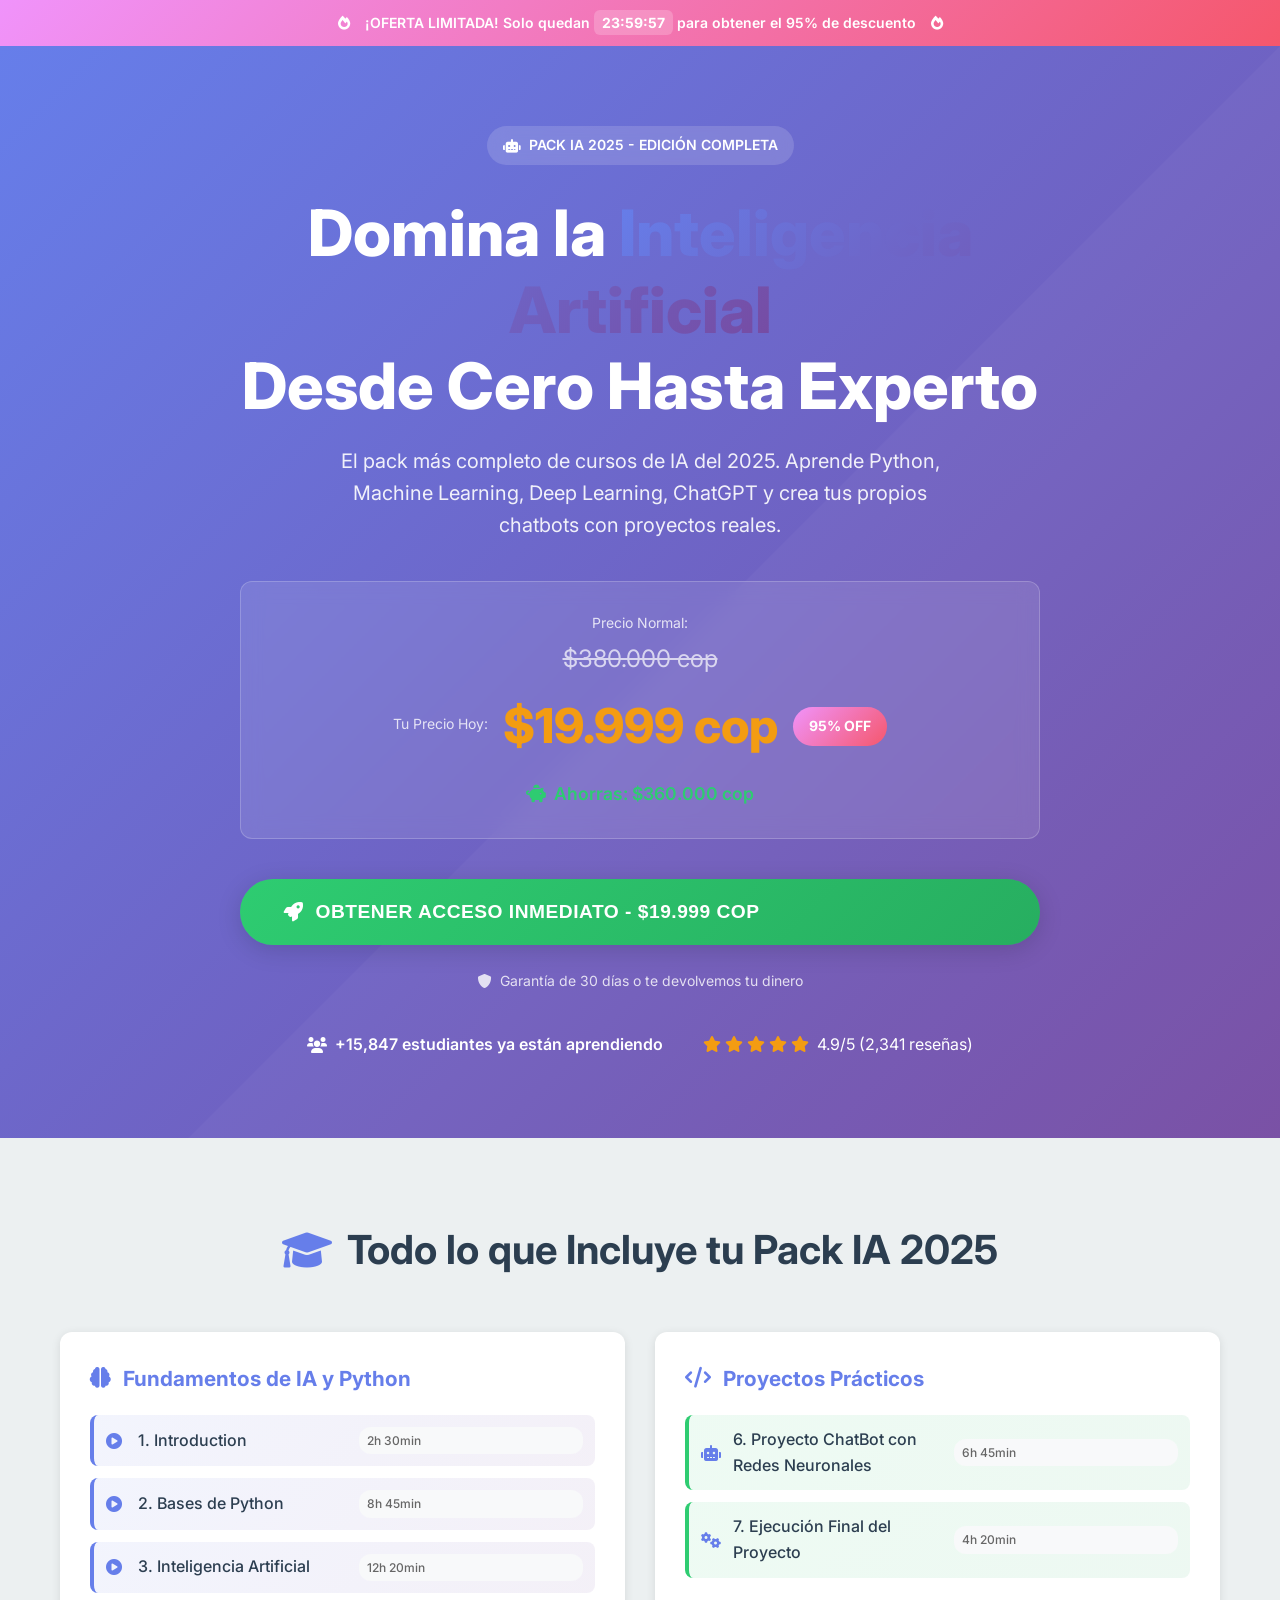
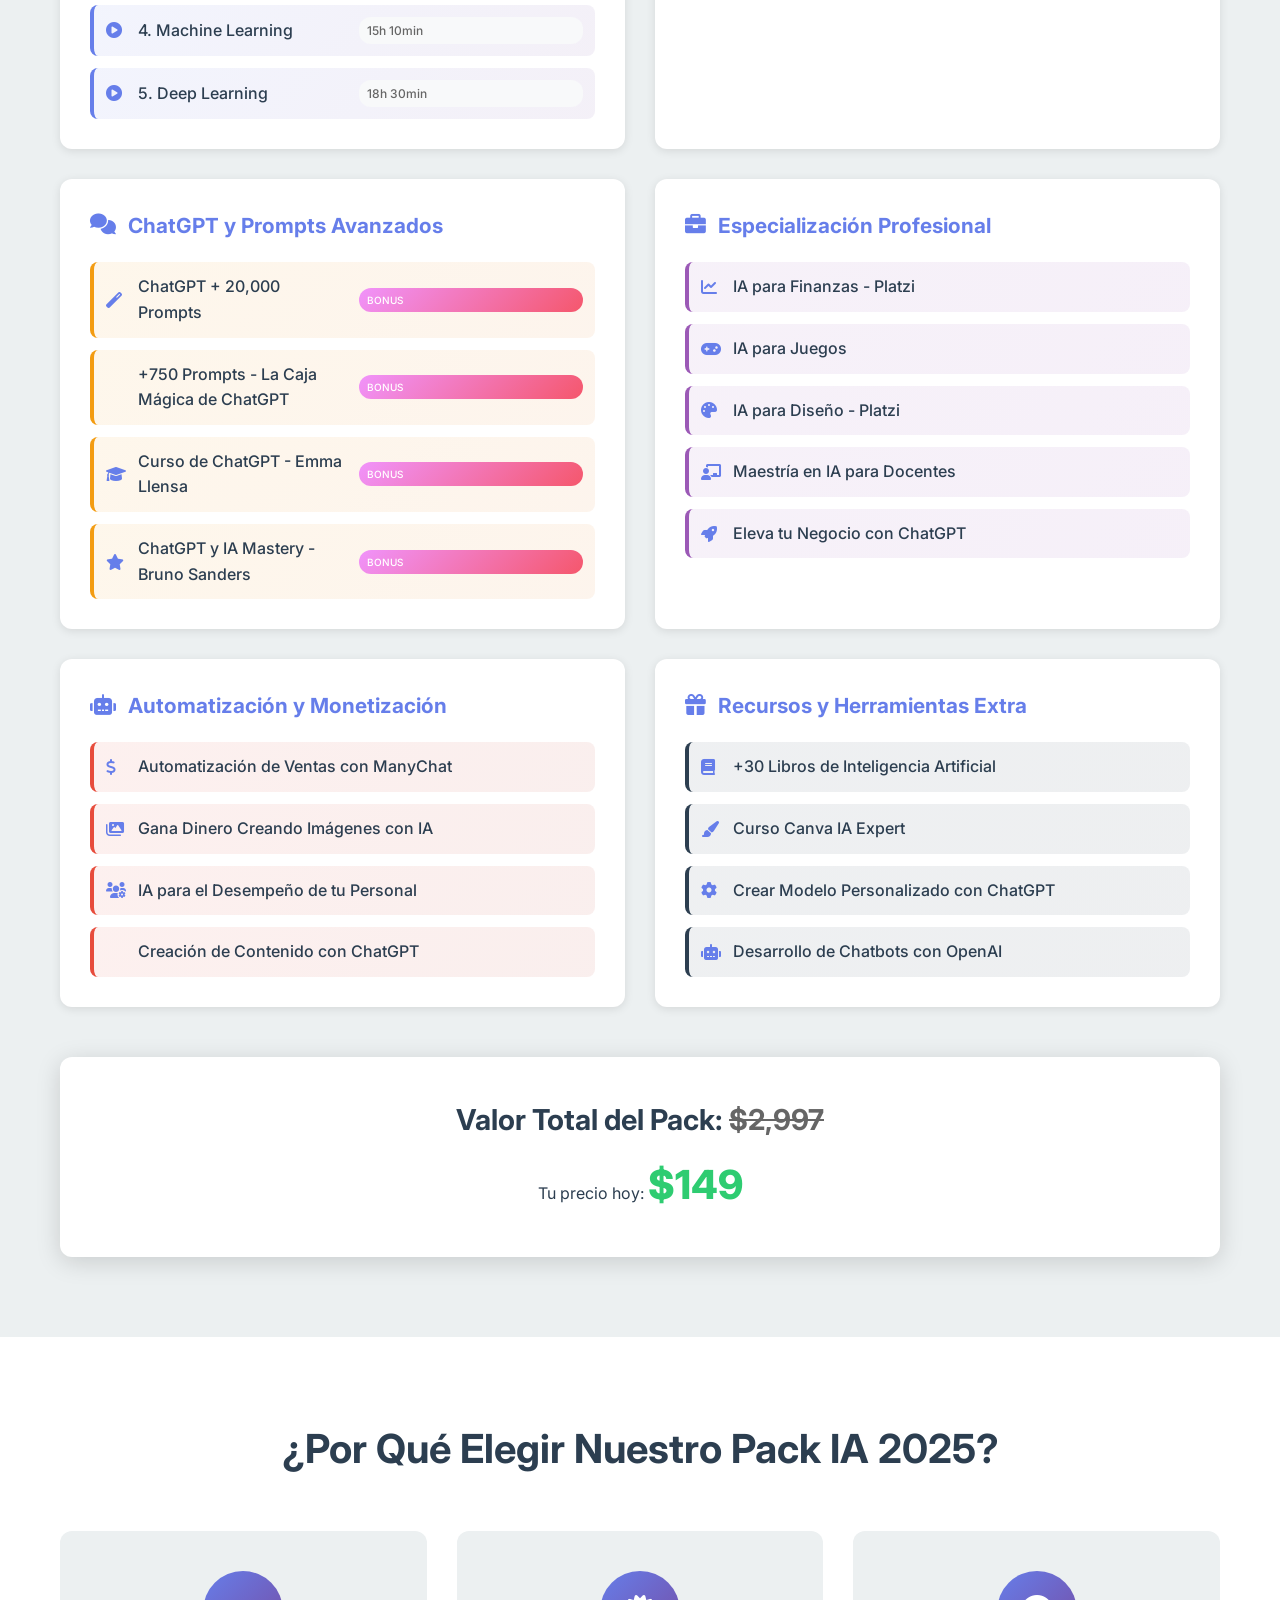
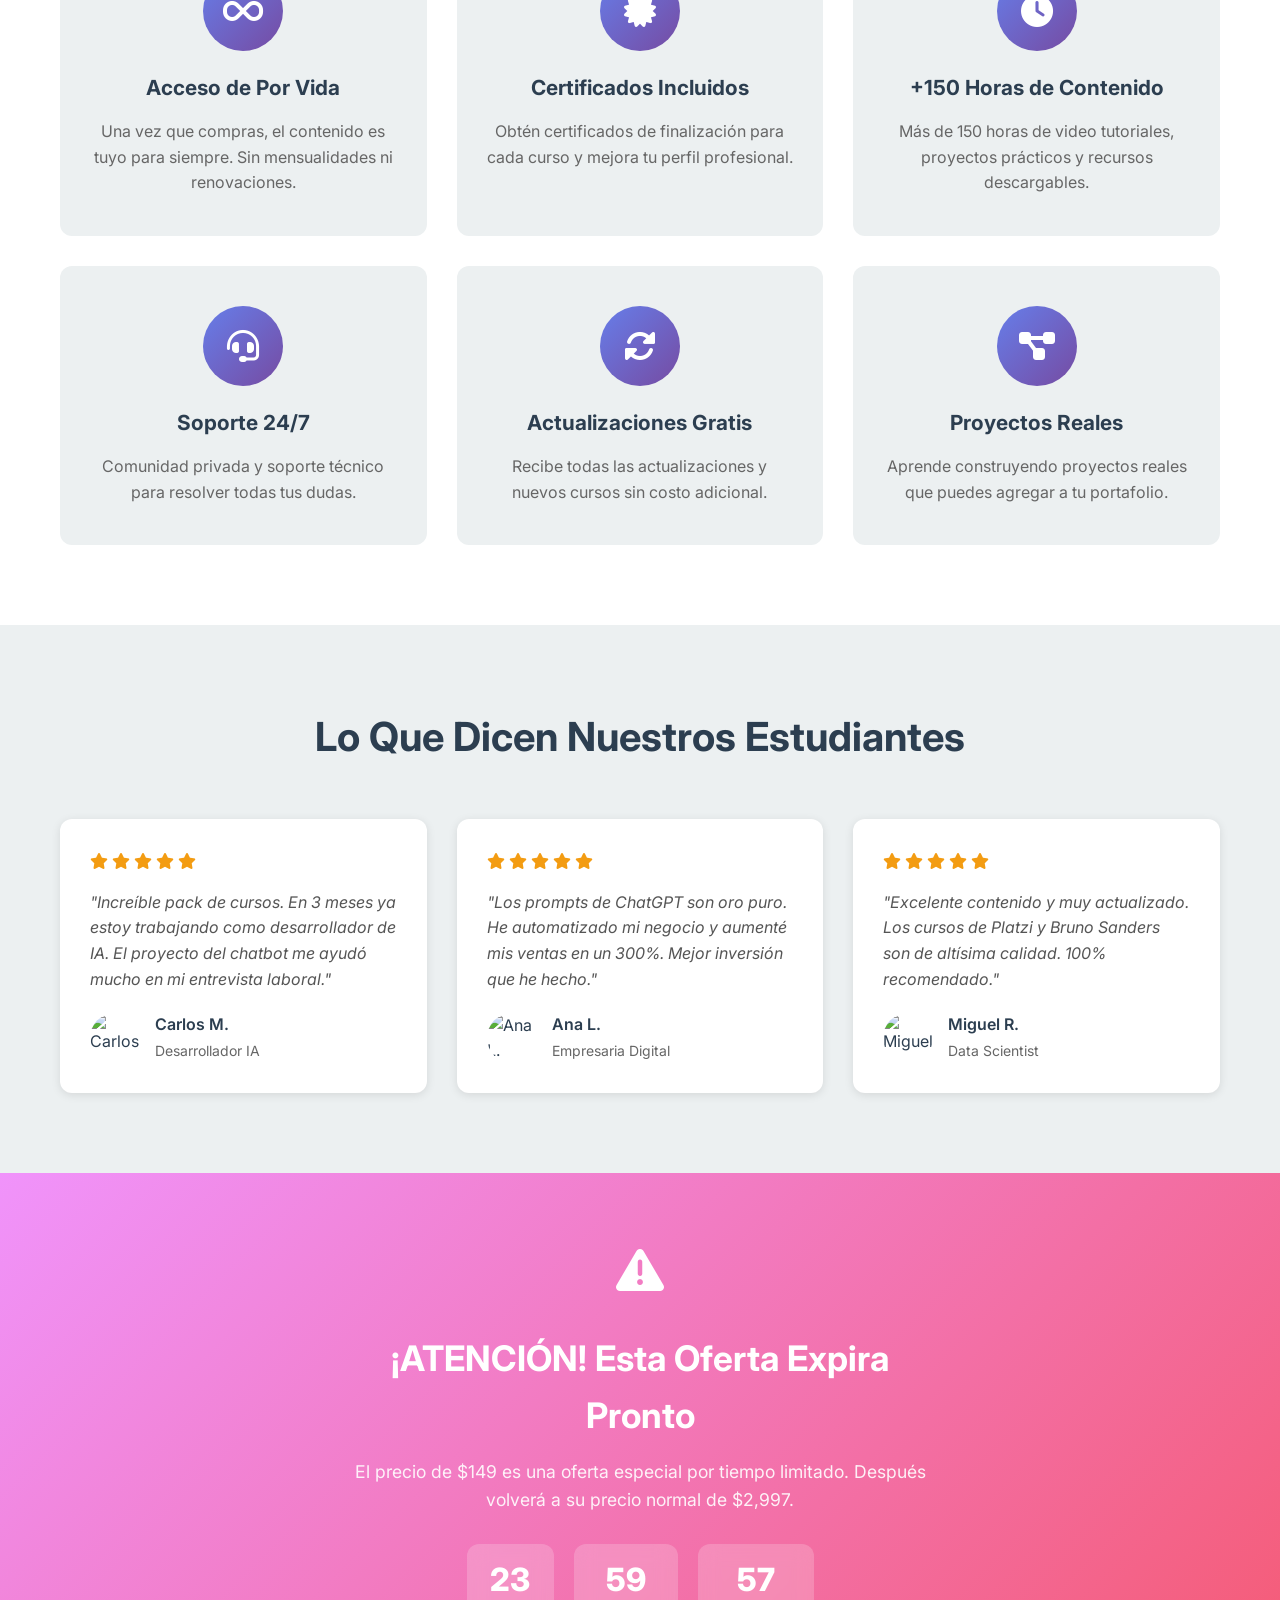
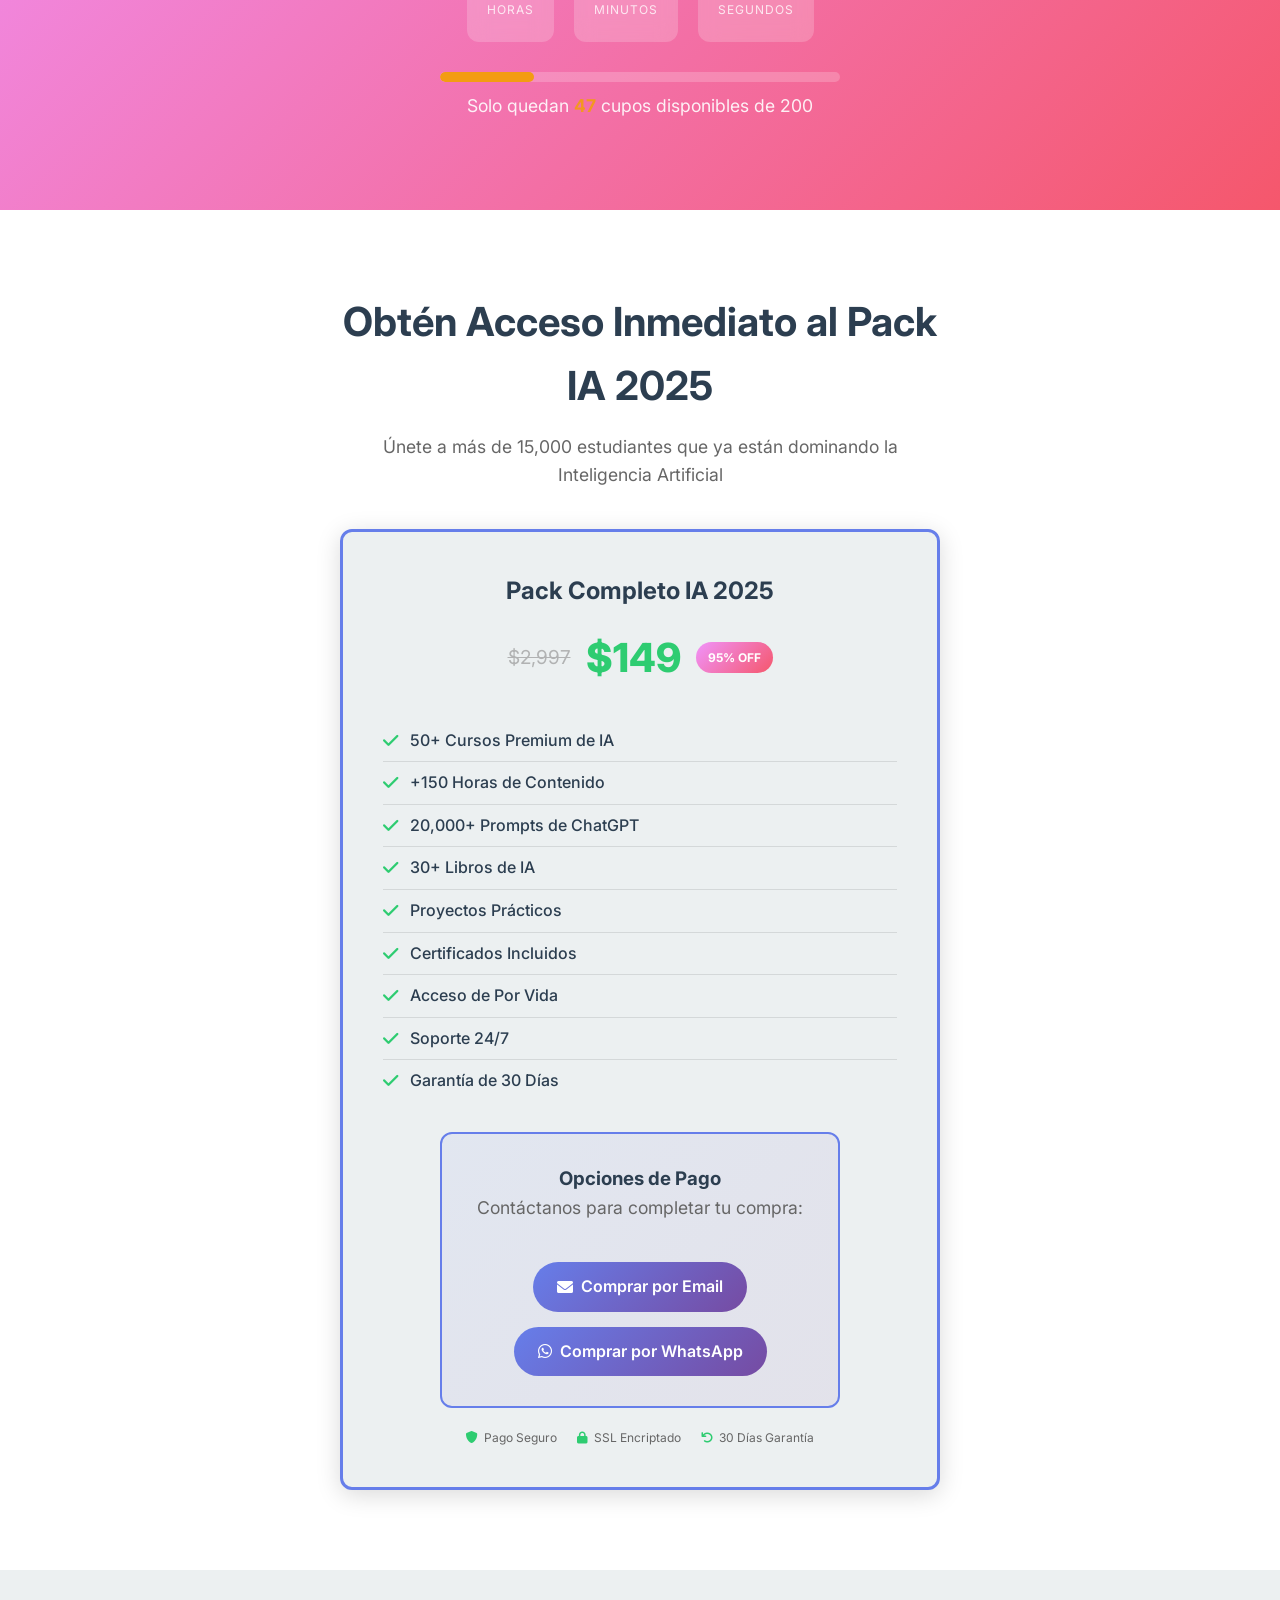
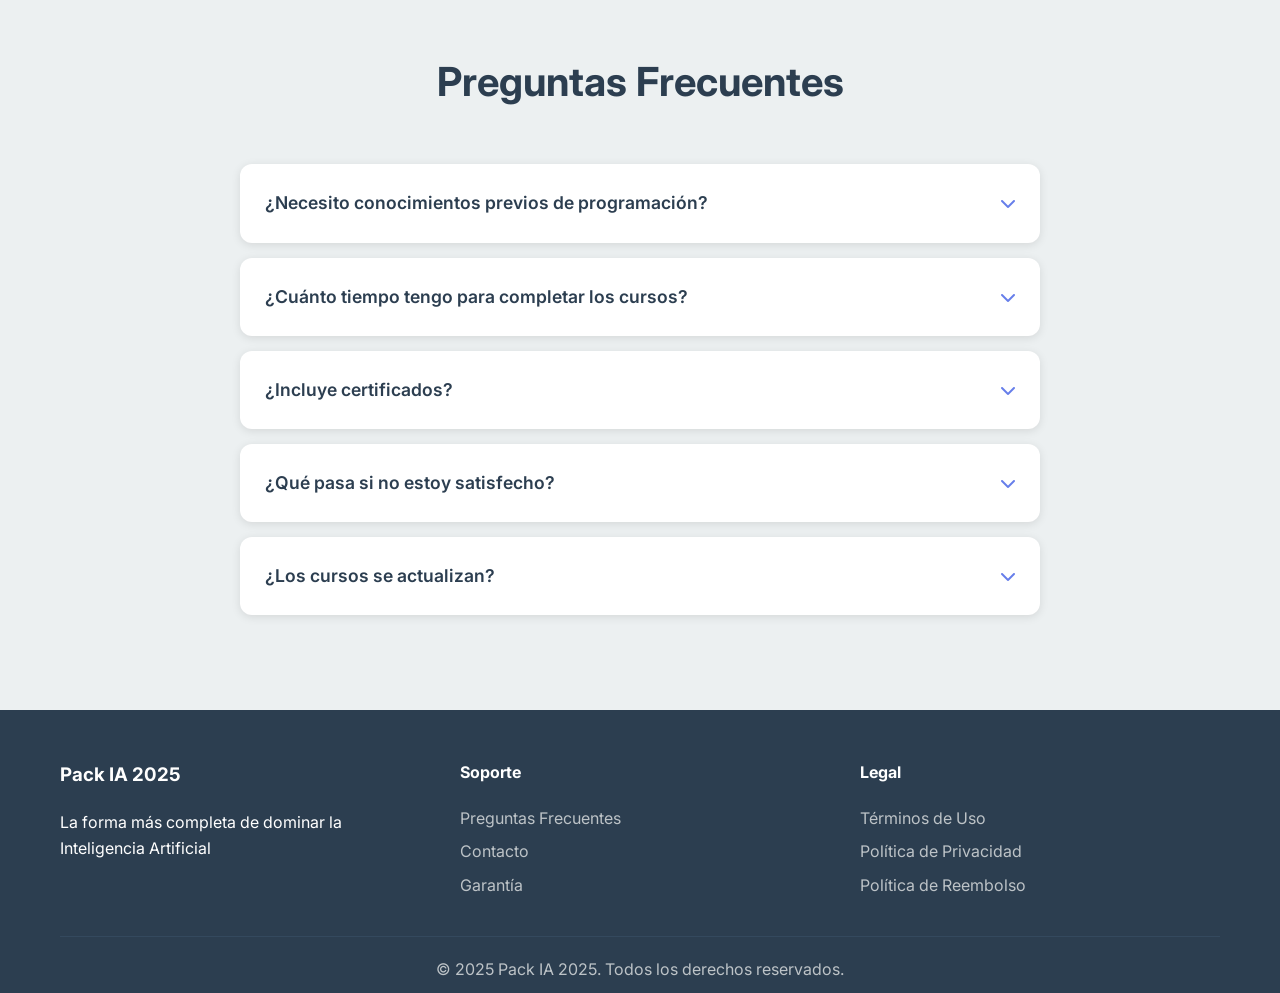
==== index.html @ 1538f916 "mi primer commit" ====
<!DOCTYPE html>
<html lang="es">
<head>
    <meta charset="UTF-8">
    <meta name="viewport" content="width=device-width, initial-scale=1.0">
    <title>Pack IA 2025 - Domina la Inteligencia Artificial | 95% OFF</title>
    <meta name="description" content="Aprende Inteligencia Artificial desde cero hasta experto. +50 cursos premium, ChatGPT, Machine Learning, Python y más. Solo $149 por tiempo limitado.">
    <link rel="stylesheet" href="https://cdnjs.cloudflare.com/ajax/libs/font-awesome/6.0.0/css/all.min.css">
    <link href="https://fonts.googleapis.com/css2?family=Inter:wght@300;400;500;600;700;800&display=swap" rel="stylesheet">
    <link rel="stylesheet" href="style.css">
</head>
<body>
    <!-- Header con Urgencia -->
    <header class="urgent-header">
        <div class="container">
            <div class="urgent-banner">
                <i class="fas fa-fire"></i>
                <span>¡OFERTA LIMITADA! Solo quedan <span id="countdown">23:59:45</span> para obtener el 95% de descuento</span>
                <i class="fas fa-fire"></i>
            </div>
        </div>
    </header>

    <!-- Hero Section -->
    <section class="hero">
        <div class="container">
            <div class="hero-content">
                <div class="hero-badge">
                    <i class="fas fa-robot"></i>
                    <span>PACK IA 2025 - EDICIÓN COMPLETA</span>
                </div>
                
                <h1 class="hero-title">
                    Domina la <span class="gradient-text">Inteligencia Artificial</span><br>
                    Desde Cero Hasta Experto
                </h1>
                
                <p class="hero-subtitle">
                    El pack más completo de cursos de IA del 2025. Aprende Python, Machine Learning, Deep Learning, ChatGPT y crea tus propios chatbots con proyectos reales.
                </p>

                <div class="price-container">
                    <div class="original-price">
                        <span class="price-label">Precio Normal:</span>
                        <span class="old-price">$380.000 cop</span>
                    </div>
                    <div class="current-price">
                        <span class="price-label">Tu Precio Hoy:</span>
                        <span class="new-price">$19.999 cop</span>
                        <span class="discount-badge">95% OFF</span>
                    </div>
                    <div class="savings">
                        <i class="fas fa-piggy-bank"></i>
                        <span>Ahorras: $360.000 cop</span>
                    </div>
                </div>

                <div class="cta-container">
                    <button onclick="scrollToPurchase()" class="cta-button primary large pulse">
                        <i class="fas fa-rocket"></i>
                        OBTENER ACCESO INMEDIATO - $19.999 cop
                    </button>
                    <p class="guarantee">
                        <i class="fas fa-shield-alt"></i>
                        Garantía de 30 días o te devolvemos tu dinero
                    </p>
                </div>

                <div class="social-proof">
                    <div class="students-count">
                        <i class="fas fa-users"></i>
                        <span>+15,847 estudiantes ya están aprendiendo</span>
                    </div>
                    <div class="rating">
                        <div class="stars">
                            <i class="fas fa-star"></i>
                            <i class="fas fa-star"></i>
                            <i class="fas fa-star"></i>
                            <i class="fas fa-star"></i>
                            <i class="fas fa-star"></i>
                        </div>
                        <span>4.9/5 (2,341 reseñas)</span>
                    </div>
                </div>
            </div>
        </div>
    </section>

    <!-- Cursos Incluidos -->
    <section class="courses-section">
        <div class="container">
            <h2 class="section-title">
                <i class="fas fa-graduation-cap"></i>
                Todo lo que Incluye tu Pack IA 2025
            </h2>
            
            <div class="courses-grid">
                <!-- Cursos Principales -->
                <div class="course-category">
                    <h3 class="category-title">
                        <i class="fas fa-brain"></i>
                        Fundamentos de IA y Python
                    </h3>
                    <div class="course-list">
                        <div class="course-item featured">
                            <i class="fas fa-play-circle"></i>
                            <span>1. Introduction</span>
                            <span class="duration">2h 30min</span>
                        </div>
                        <div class="course-item featured">
                            <i class="fas fa-play-circle"></i>
                            <span>2. Bases de Python</span>
                            <span class="duration">8h 45min</span>
                        </div>
                        <div class="course-item featured">
                            <i class="fas fa-play-circle"></i>
                            <span>3. Inteligencia Artificial</span>
                            <span class="duration">12h 20min</span>
                        </div>
                        <div class="course-item featured">
                            <i class="fas fa-play-circle"></i>
                            <span>4. Machine Learning</span>
                            <span class="duration">15h 10min</span>
                        </div>
                        <div class="course-item featured">
                            <i class="fas fa-play-circle"></i>
                            <span>5. Deep Learning</span>
                            <span class="duration">18h 30min</span>
                        </div>
                    </div>
                </div>

                <!-- Proyectos Prácticos -->
                <div class="course-category">
                    <h3 class="category-title">
                        <i class="fas fa-code"></i>
                        Proyectos Prácticos
                    </h3>
                    <div class="course-list">
                        <div class="course-item project">
                            <i class="fas fa-robot"></i>
                            <span>6. Proyecto ChatBot con Redes Neuronales</span>
                            <span class="duration">6h 45min</span>
                        </div>
                        <div class="course-item project">
                            <i class="fas fa-cogs"></i>
                            <span>7. Ejecución Final del Proyecto</span>
                            <span class="duration">4h 20min</span>
                        </div>
                    </div>
                </div>

                <!-- ChatGPT y Prompts -->
                <div class="course-category">
                    <h3 class="category-title">
                        <i class="fas fa-comments"></i>
                        ChatGPT y Prompts Avanzados
                    </h3>
                    <div class="course-list">
                        <div class="course-item bonus">
                            <i class="fas fa-magic"></i>
                            <span>ChatGPT + 20,000 Prompts</span>
                            <span class="bonus-tag">BONUS</span>
                        </div>
                        <div class="course-item bonus">
                            <i class="fas fa-treasure-chest"></i>
                            <span>+750 Prompts - La Caja Mágica de ChatGPT</span>
                            <span class="bonus-tag">BONUS</span>
                        </div>
                        <div class="course-item bonus">
                            <i class="fas fa-graduation-cap"></i>
                            <span>Curso de ChatGPT - Emma Llensa</span>
                            <span class="bonus-tag">BONUS</span>
                        </div>
                        <div class="course-item bonus">
                            <i class="fas fa-star"></i>
                            <span>ChatGPT y IA Mastery - Bruno Sanders</span>
                            <span class="bonus-tag">BONUS</span>
                        </div>
                    </div>
                </div>

                <!-- Cursos Especializados -->
                <div class="course-category">
                    <h3 class="category-title">
                        <i class="fas fa-briefcase"></i>
                        Especialización Profesional
                    </h3>
                    <div class="course-list">
                        <div class="course-item specialized">
                            <i class="fas fa-chart-line"></i>
                            <span>IA para Finanzas - Platzi</span>
                        </div>
                        <div class="course-item specialized">
                            <i class="fas fa-gamepad"></i>
                            <span>IA para Juegos</span>
                        </div>
                        <div class="course-item specialized">
                            <i class="fas fa-palette"></i>
                            <span>IA para Diseño - Platzi</span>
                        </div>
                        <div class="course-item specialized">
                            <i class="fas fa-chalkboard-teacher"></i>
                            <span>Maestría en IA para Docentes</span>
                        </div>
                        <div class="course-item specialized">
                            <i class="fas fa-rocket"></i>
                            <span>Eleva tu Negocio con ChatGPT</span>
                        </div>
                    </div>
                </div>

                <!-- Automatización y Ventas -->
                <div class="course-category">
                    <h3 class="category-title">
                        <i class="fas fa-robot"></i>
                        Automatización y Monetización
                    </h3>
                    <div class="course-list">
                        <div class="course-item automation">
                            <i class="fas fa-dollar-sign"></i>
                            <span>Automatización de Ventas con ManyChat</span>
                        </div>
                        <div class="course-item automation">
                            <i class="fas fa-images"></i>
                            <span>Gana Dinero Creando Imágenes con IA</span>
                        </div>
                        <div class="course-item automation">
                            <i class="fas fa-users-cog"></i>
                            <span>IA para el Desempeño de tu Personal</span>
                        </div>
                        <div class="course-item automation">
                            <i class="fas fa-content"></i>
                            <span>Creación de Contenido con ChatGPT</span>
                        </div>
                    </div>
                </div>

                <!-- Recursos Extra -->
                <div class="course-category">
                    <h3 class="category-title">
                        <i class="fas fa-gift"></i>
                        Recursos y Herramientas Extra
                    </h3>
                    <div class="course-list">
                        <div class="course-item extra">
                            <i class="fas fa-book"></i>
                            <span>+30 Libros de Inteligencia Artificial</span>
                        </div>
                        <div class="course-item extra">
                            <i class="fas fa-paint-brush"></i>
                            <span>Curso Canva IA Expert</span>
                        </div>
                        <div class="course-item extra">
                            <i class="fas fa-cog"></i>
                            <span>Crear Modelo Personalizado con ChatGPT</span>
                        </div>
                        <div class="course-item extra">
                            <i class="fas fa-robot"></i>
                            <span>Desarrollo de Chatbots con OpenAI</span>
                        </div>
                    </div>
                </div>
            </div>

            <div class="total-value">
                <h3>Valor Total del Pack: <span class="total-price">$2,997</span></h3>
                <p>Tu precio hoy: <span class="discounted-price">$149</span></p>
            </div>
        </div>
    </section>

    <!-- Beneficios -->
    <section class="benefits-section">
        <div class="container">
            <h2 class="section-title">¿Por Qué Elegir Nuestro Pack IA 2025?</h2>
            
            <div class="benefits-grid">
                <div class="benefit-card">
                    <div class="benefit-icon">
                        <i class="fas fa-infinity"></i>
                    </div>
                    <h3>Acceso de Por Vida</h3>
                    <p>Una vez que compras, el contenido es tuyo para siempre. Sin mensualidades ni renovaciones.</p>
                </div>

                <div class="benefit-card">
                    <div class="benefit-icon">
                        <i class="fas fa-certificate"></i>
                    </div>
                    <h3>Certificados Incluidos</h3>
                    <p>Obtén certificados de finalización para cada curso y mejora tu perfil profesional.</p>
                </div>

                <div class="benefit-card">
                    <div class="benefit-icon">
                        <i class="fas fa-clock"></i>
                    </div>
                    <h3>+150 Horas de Contenido</h3>
                    <p>Más de 150 horas de video tutoriales, proyectos prácticos y recursos descargables.</p>
                </div>

                <div class="benefit-card">
                    <div class="benefit-icon">
                        <i class="fas fa-headset"></i>
                    </div>
                    <h3>Soporte 24/7</h3>
                    <p>Comunidad privada y soporte técnico para resolver todas tus dudas.</p>
                </div>

                <div class="benefit-card">
                    <div class="benefit-icon">
                        <i class="fas fa-sync-alt"></i>
                    </div>
                    <h3>Actualizaciones Gratis</h3>
                    <p>Recibe todas las actualizaciones y nuevos cursos sin costo adicional.</p>
                </div>

                <div class="benefit-card">
                    <div class="benefit-icon">
                        <i class="fas fa-project-diagram"></i>
                    </div>
                    <h3>Proyectos Reales</h3>
                    <p>Aprende construyendo proyectos reales que puedes agregar a tu portafolio.</p>
                </div>
            </div>
        </div>
    </section>

    <!-- Testimonios -->
    <section class="testimonials-section">
        <div class="container">
            <h2 class="section-title">Lo Que Dicen Nuestros Estudiantes</h2>
            
            <div class="testimonials-grid">
                <div class="testimonial-card">
                    <div class="testimonial-content">
                        <div class="stars">
                            <i class="fas fa-star"></i>
                            <i class="fas fa-star"></i>
                            <i class="fas fa-star"></i>
                            <i class="fas fa-star"></i>
                            <i class="fas fa-star"></i>
                        </div>
                        <p>"Increíble pack de cursos. En 3 meses ya estoy trabajando como desarrollador de IA. El proyecto del chatbot me ayudó mucho en mi entrevista laboral."</p>
                    </div>
                    <div class="testimonial-author">
                        <img src="https://images.unsplash.com/photo-1472099645785-5658abf4ff4e?w=60&h=60&fit=crop&crop=face" alt="Carlos M.">
                        <div class="author-info">
                            <h4>Carlos M.</h4>
                            <span>Desarrollador IA</span>
                        </div>
                    </div>
                </div>

                <div class="testimonial-card">
                    <div class="testimonial-content">
                        <div class="stars">
                            <i class="fas fa-star"></i>
                            <i class="fas fa-star"></i>
                            <i class="fas fa-star"></i>
                            <i class="fas fa-star"></i>
                            <i class="fas fa-star"></i>
                        </div>
                        <p>"Los prompts de ChatGPT son oro puro. He automatizado mi negocio y aumenté mis ventas en un 300%. Mejor inversión que he hecho."</p>
                    </div>
                    <div class="testimonial-author">
                        <img src="https://images.unsplash.com/photo-1494790108755-2616b612b786?w=60&h=60&fit=crop&crop=face" alt="Ana L.">
                        <div class="author-info">
                            <h4>Ana L.</h4>
                            <span>Empresaria Digital</span>
                        </div>
                    </div>
                </div>

                <div class="testimonial-card">
                    <div class="testimonial-content">
                        <div class="stars">
                            <i class="fas fa-star"></i>
                            <i class="fas fa-star"></i>
                            <i class="fas fa-star"></i>
                            <i class="fas fa-star"></i>
                            <i class="fas fa-star"></i>
                        </div>
                        <p>"Excelente contenido y muy actualizado. Los cursos de Platzi y Bruno Sanders son de altísima calidad. 100% recomendado."</p>
                    </div>
                    <div class="testimonial-author">
                        <img src="https://images.unsplash.com/photo-1507003211169-0a1dd7228f2d?w=60&h=60&fit=crop&crop=face" alt="Miguel R.">
                        <div class="author-info">
                            <h4>Miguel R.</h4>
                            <span>Data Scientist</span>
                        </div>
                    </div>
                </div>
            </div>
        </div>
    </section>

    <!-- Urgencia y Escasez -->
    <section class="urgency-section">
        <div class="container">
            <div class="urgency-content">
                <div class="urgency-icon">
                    <i class="fas fa-exclamation-triangle"></i>
                </div>
                <h2>¡ATENCIÓN! Esta Oferta Expira Pronto</h2>
                <p>El precio de $149 es una oferta especial por tiempo limitado. Después volverá a su precio normal de $2,997.</p>
                
                <div class="countdown-container">
                    <div class="countdown-item">
                        <span id="hours">23</span>
                        <label>Horas</label>
                    </div>
                    <div class="countdown-item">
                        <span id="minutes">59</span>
                        <label>Minutos</label>
                    </div>
                    <div class="countdown-item">
                        <span id="seconds">45</span>
                        <label>Segundos</label>
                    </div>
                </div>

                <div class="stock-indicator">
                    <div class="stock-bar">
                        <div class="stock-fill" style="width: 23%"></div>
                    </div>
                    <p>Solo quedan <span class="stock-number">47</span> cupos disponibles de 200</p>
                </div>
            </div>
        </div>
    </section>

    <!-- Sección de Compra -->
    <section id="purchase-section" class="purchase-section">
        <div class="container">
            <div class="purchase-content">
                <h2>Obtén Acceso Inmediato al Pack IA 2025</h2>
                <p>Únete a más de 15,000 estudiantes que ya están dominando la Inteligencia Artificial</p>

                <div class="purchase-box">
                    <div class="package-header">
                        <h3>Pack Completo IA 2025</h3>
                        <div class="package-price">
                            <span class="old-price">$2,997</span>
                            <span class="new-price">$149</span>
                            <span class="discount">95% OFF</span>
                        </div>
                    </div>

                    <div class="package-features">
                        <div class="feature">
                            <i class="fas fa-check"></i>
                            <span>50+ Cursos Premium de IA</span>
                        </div>
                        <div class="feature">
                            <i class="fas fa-check"></i>
                            <span>+150 Horas de Contenido</span>
                        </div>
                        <div class="feature">
                            <i class="fas fa-check"></i>
                            <span>20,000+ Prompts de ChatGPT</span>
                        </div>
                        <div class="feature">
                            <i class="fas fa-check"></i>
                            <span>30+ Libros de IA</span>
                        </div>
                        <div class="feature">
                            <i class="fas fa-check"></i>
                            <span>Proyectos Prácticos</span>
                        </div>
                        <div class="feature">
                            <i class="fas fa-check"></i>
                            <span>Certificados Incluidos</span>
                        </div>
                        <div class="feature">
                            <i class="fas fa-check"></i>
                            <span>Acceso de Por Vida</span>
                        </div>
                        <div class="feature">
                            <i class="fas fa-check"></i>
                            <span>Soporte 24/7</span>
                        </div>
                        <div class="feature">
                            <i class="fas fa-check"></i>
                            <span>Garantía de 30 Días</span>
                        </div>
                    </div>

                    <!-- Botón de PayPal -->
                    <div id="paypal-button-container"></div>

                    <div class="security-badges">
                        <div class="badge">
                            <i class="fas fa-shield-alt"></i>
                            <span>Pago Seguro</span>
                        </div>
                        <div class="badge">
                            <i class="fas fa-lock"></i>
                            <span>SSL Encriptado</span>
                        </div>
                        <div class="badge">
                            <i class="fas fa-undo"></i>
                            <span>30 Días Garantía</span>
                        </div>
                    </div>
                </div>
            </div>
        </div>
    </section>

    <!-- FAQ -->
    <section class="faq-section">
        <div class="container">
            <h2 class="section-title">Preguntas Frecuentes</h2>
            
            <div class="faq-container">
                <div class="faq-item">
                    <div class="faq-question" onclick="toggleFAQ(this)">
                        <h3>¿Necesito conocimientos previos de programación?</h3>
                        <i class="fas fa-chevron-down"></i>
                    </div>
                    <div class="faq-answer">
                        <p>No, el pack incluye cursos desde nivel básico. Comenzamos con "Introduction" y "Bases de Python" para que puedas aprender desde cero.</p>
                    </div>
                </div>

                <div class="faq-item">
                    <div class="faq-question" onclick="toggleFAQ(this)">
                        <h3>¿Cuánto tiempo tengo para completar los cursos?</h3>
                        <i class="fas fa-chevron-down"></i>
                    </div>
                    <div class="faq-answer">
                        <p>Tienes acceso de por vida. Puedes aprender a tu propio ritmo sin presión de tiempo.</p>
                    </div>
                </div>

                <div class="faq-item">
                    <div class="faq-question" onclick="toggleFAQ(this)">
                        <h3>¿Incluye certificados?</h3>
                        <i class="fas fa-chevron-down"></i>
                    </div>
                    <div class="faq-answer">
                        <p>Sí, recibes certificados de finalización para cada curso que completes, perfectos para tu CV.</p>
                    </div>
                </div>

                <div class="faq-item">
                    <div class="faq-question" onclick="toggleFAQ(this)">
                        <h3>¿Qué pasa si no estoy satisfecho?</h3>
                        <i class="fas fa-chevron-down"></i>
                    </div>
                    <div class="faq-answer">
                        <p>Ofrecemos una garantía de 30 días. Si no estás satisfecho, te devolvemos el 100% de tu dinero.</p>
                    </div>
                </div>

                <div class="faq-item">
                    <div class="faq-question" onclick="toggleFAQ(this)">
                        <h3>¿Los cursos se actualizan?</h3>
                        <i class="fas fa-chevron-down"></i>
                    </div>
                    <div class="faq-answer">
                        <p>Sí, constantemente actualizamos el contenido y agregas nuevos cursos sin costo adicional.</p>
                    </div>
                </div>
            </div>
        </div>
    </section>

    <!-- Footer -->
    <footer class="footer">
        <div class="container">
            <div class="footer-content">
                <div class="footer-section">
                    <h3>Pack IA 2025</h3>
                    <p>La forma más completa de dominar la Inteligencia Artificial</p>
                </div>
                
                <div class="footer-section">
                    <h4>Soporte</h4>
                    <ul>
                        <li><a href="#faq">Preguntas Frecuentes</a></li>
                        <li><a href="mailto:soporte@packia2025.com">Contacto</a></li>
                        <li><a href="#garantia">Garantía</a></li>
                    </ul>
                </div>
                
                <div class="footer-section">
                    <h4>Legal</h4>
                    <ul>
                        <li><a href="#terminos">Términos de Uso</a></li>
                        <li><a href="#privacidad">Política de Privacidad</a></li>
                        <li><a href="#reembolso">Política de Reembolso</a></li>
                    </ul>
                </div>
            </div>
            
            <div class="footer-bottom">
                <p>&copy; 2025 Pack IA 2025. Todos los derechos reservados.</p>
            </div>
        </div>
    </footer>

    <!-- Modal de Éxito -->
    <div id="success-modal" class="modal">
        <div class="modal-content">
            <div class="success-content">
                <i class="fas fa-check-circle"></i>
                <h2>¡Pago Exitoso!</h2>
                <p>Tu compra ha sido procesada correctamente.</p>
                <p>En unos segundos recibirás un email con el acceso a todos los cursos.</p>
                <div class="course-access">
                    <h3>Acceso Inmediato:</h3>
                    <a href="#" id="course-link" class="access-button" target="_blank">
                        <i class="fas fa-play-circle"></i>
                        ACCEDER A LOS CURSOS
                    </a>
                </div>
                <button onclick="closeModal()" class="close-modal-btn">Cerrar</button>
            </div>
        </div>
    </div>

    <script src="script.js"></script>
</body>
</html>
---- style.css ----
/* styles.css */

/* Reset y Variables */
* {
    margin: 0;
    padding: 0;
    box-sizing: border-box;
}

:root {
    --primary-color: #667eea;
    --secondary-color: #764ba2;
    --accent-color: #f093fb;
    --success-color: #2ecc71;
    --warning-color: #f39c12;
    --danger-color: #e74c3c;
    --dark-color: #2c3e50;
    --light-color: #ecf0f1;
    --white: #ffffff;
    --gradient-primary: linear-gradient(135deg, #667eea 0%, #764ba2 100%);
    --gradient-accent: linear-gradient(135deg, #f093fb 0%, #f5576c 100%);
    --gradient-success: linear-gradient(135deg, #2ecc71 0%, #27ae60 100%);
    --shadow-light: 0 2px 10px rgba(0,0,0,0.1);
    --shadow-medium: 0 5px 25px rgba(0,0,0,0.15);
    --shadow-heavy: 0 10px 40px rgba(0,0,0,0.2);
    --border-radius: 12px;
    --transition: all 0.3s ease;
}

/* Fuentes */
body {
    font-family: 'Inter', sans-serif;
    line-height: 1.6;
    color: var(--dark-color);
    overflow-x: hidden;
}

/* Utilidades */
.container {
    max-width: 1200px;
    margin: 0 auto;
    padding: 0 20px;
}

.gradient-text {
    background: var(--gradient-primary);
    -webkit-background-clip: text;
    -webkit-text-fill-color: transparent;
    background-clip: text;
}

/* Header Urgente */
.urgent-header {
    background: var(--gradient-accent);
    color: var(--white);
    padding: 12px 0;
    position: sticky;
    top: 0;
    z-index: 1000;
    animation: pulse 2s infinite;
}

.urgent-banner {
    display: flex;
    align-items: center;
    justify-content: center;
    gap: 15px;
    font-weight: 600;
    font-size: 14px;
}

.urgent-banner i {
    animation: bounce 1s infinite;
}

#countdown {
    background: rgba(255,255,255,0.2);
    padding: 4px 8px;
    border-radius: 6px;
    font-weight: 700;
}

/* Hero Section */
.hero {
    background: linear-gradient(135deg, #667eea 0%, #764ba2 100%);
    color: var(--white);
    padding: 80px 0;
    position: relative;
    overflow: hidden;
}

.hero::before {
    content: '';
    position: absolute;
    top: 0;
    left: 0;
    right: 0;
    bottom: 0;
    background: url('data:image/svg+xml,<svg xmlns="http://www.w3.org/2000/svg" viewBox="0 0 1000 1000"><polygon fill="%23ffffff08" points="0,1000 1000,0 1000,1000"/></svg>');
    background-size: cover;
}

.hero-content {
    position: relative;
    z-index: 2;
    text-align: center;
    max-width: 800px;
    margin: 0 auto;
}

.hero-badge {
    display: inline-flex;
    align-items: center;
    gap: 8px;
    background: rgba(255,255,255,0.15);
    padding: 8px 16px;
    border-radius: 25px;
    font-size: 14px;
    font-weight: 600;
    margin-bottom: 30px;
    backdrop-filter: blur(10px);
}

.hero-title {
    font-size: clamp(2.5rem, 5vw, 4rem);
    font-weight: 800;
    line-height: 1.2;
    margin-bottom: 20px;
}

.hero-subtitle {
    font-size: 1.25rem;
    opacity: 0.9;
    margin-bottom: 40px;
    max-width: 600px;
    margin-left: auto;
    margin-right: auto;
}

/* Precios */
.price-container {
    background: rgba(255,255,255,0.1);
    padding: 30px;
    border-radius: var(--border-radius);
    margin-bottom: 40px;
    backdrop-filter: blur(10px);
    border: 1px solid rgba(255,255,255,0.2);
}

.original-price {
    margin-bottom: 10px;
}

.price-label {
    display: block;
    font-size: 14px;
    opacity: 0.8;
    margin-bottom: 5px;
}

.old-price {
    font-size: 1.5rem;
    text-decoration: line-through;
    opacity: 0.7;
}

.current-price {
    display: flex;
    align-items: center;
    justify-content: center;
    gap: 15px;
    margin-bottom: 15px;
}

.new-price {
    font-size: 3rem;
    font-weight: 800;
    color: var(--warning-color);
}

.discount-badge {
    background: var(--gradient-accent);
    color: var(--white);
    padding: 8px 16px;
    border-radius: 25px;
    font-weight: 700;
    font-size: 14px;
    animation: pulse 2s infinite;
}

.savings {
    display: flex;
    align-items: center;
    justify-content: center;
    gap: 8px;
    font-size: 1.1rem;
    font-weight: 600;
    color: var(--success-color);
}

/* Botones CTA */
.cta-container {
    margin-bottom: 40px;
}

.cta-button {
    display: inline-flex;
    align-items: center;
    gap: 12px;
    background: var(--gradient-success);
    color: var(--white);
    padding: 18px 36px;
    border: none;
    border-radius: 50px;
    font-size: 1.1rem;
    font-weight: 700;
    text-decoration: none;
    cursor: pointer;
    transition: var(--transition);
    box-shadow: var(--shadow-medium);
    text-transform: uppercase;
    letter-spacing: 0.5px;
}

.cta-button:hover {
    transform: translateY(-3px);
    box-shadow: var(--shadow-heavy);
}

.cta-button.large {
    padding: 22px 44px;
    font-size: 1.2rem;
}

.cta-button.pulse {
    animation: pulse 2s infinite;
}

.guarantee {
    margin-top: 15px;
    font-size: 14px;
    opacity: 0.8;
    display: flex;
    align-items: center;
    justify-content: center;
    gap: 8px;
}

/* Prueba Social */
.social-proof {
    display: flex;
    justify-content: center;
    gap: 40px;
    flex-wrap: wrap;
}

.students-count {
    display: flex;
    align-items: center;
    gap: 8px;
    font-weight: 600;
}

.rating {
    display: flex;
    align-items: center;
    gap: 8px;
}

.stars {
    color: var(--warning-color);
}

/* Sección de Cursos */
.courses-section {
    padding: 80px 0;
    background: var(--light-color);
}

.section-title {
    text-align: center;
    font-size: 2.5rem;
    font-weight: 700;
    margin-bottom: 50px;
    display: flex;
    align-items: center;
    justify-content: center;
    gap: 15px;
}

.section-title i {
    color: var(--primary-color);
}

.courses-grid {
    display: grid;
    grid-template-columns: repeat(auto-fit, minmax(400px, 1fr));
    gap: 30px;
    margin-bottom: 50px;
}

.course-category {
    background: var(--white);
    padding: 30px;
    border-radius: var(--border-radius);
    box-shadow: var(--shadow-light);
    transition: var(--transition);
}

.course-category:hover {
    transform: translateY(-5px);
    box-shadow: var(--shadow-medium);
}

.category-title {
    display: flex;
    align-items: center;
    gap: 12px;
    font-size: 1.3rem;
    font-weight: 700;
    margin-bottom: 20px;
    color: var(--primary-color);
}

.course-list {
    display: flex;
    flex-direction: column;
    gap: 12px;
}

.course-item {
    display: flex;
    align-items: center;
    gap: 12px;
    padding: 12px;
    border-radius: 8px;
    transition: var(--transition);
}

.course-item:hover {
    background: var(--light-color);
}

.course-item.featured {
    background: linear-gradient(135deg, #667eea15, #764ba215);
    border-left: 4px solid var(--primary-color);
}

.course-item.project {
    background: linear-gradient(135deg, #2ecc7115, #27ae6015);
    border-left: 4px solid var(--success-color);
}

.course-item.bonus {
    background: linear-gradient(135deg, #f39c1215, #e67e2215);
    border-left: 4px solid var(--warning-color);
}

.course-item.specialized {
    background: linear-gradient(135deg, #9b59b615, #8e44ad15);
    border-left: 4px solid #9b59b6;
}

.course-item.automation {
    background: linear-gradient(135deg, #e74c3c15, #c0392b15);
    border-left: 4px solid var(--danger-color);
}

.course-item.extra {
    background: linear-gradient(135deg, #34495e15, #2c3e5015);
    border-left: 4px solid var(--dark-color);
}

.course-item i {
    color: var(--primary-color);
    width: 20px;
}

.course-item span {
    flex: 1;
    font-weight: 500;
}

.duration {
    font-size: 12px;
    color: #666;
    background: #f8f9fa;
    padding: 4px 8px;
    border-radius: 12px;
}

.bonus-tag {
    background: var(--gradient-accent);
    color: var(--white);
    padding: 4px 8px;
    border-radius: 12px;
    font-size: 10px;
    font-weight: 700;
    text-transform: uppercase;
}

.total-value {
    text-align: center;
    background: var(--white);
    padding: 40px;
    border-radius: var(--border-radius);
    box-shadow: var(--shadow-medium);
}

.total-value h3 {
    font-size: 1.8rem;
    margin-bottom: 10px;
}

.total-price {
    color: #666;
    text-decoration: line-through;
}

.discounted-price {
    color: var(--success-color);
    font-size: 2.5rem;
    font-weight: 800;
}

/* Beneficios */
.benefits-section {
    padding: 80px 0;
    background: var(--white);
}

.benefits-grid {
    display: grid;
    grid-template-columns: repeat(auto-fit, minmax(300px, 1fr));
    gap: 30px;
}

.benefit-card {
    text-align: center;
    padding: 40px 30px;
    border-radius: var(--border-radius);
    background: var(--light-color);
    transition: var(--transition);
}

.benefit-card:hover {
    transform: translateY(-10px);
    box-shadow: var(--shadow-medium);
    background: var(--white);
}

.benefit-icon {
    width: 80px;
    height: 80px;
    margin: 0 auto 20px;
    background: var(--gradient-primary);
    border-radius: 50%;
    display: flex;
    align-items: center;
    justify-content: center;
    font-size: 2rem;
    color: var(--white);
}

.benefit-card h3 {
    font-size: 1.3rem;
    font-weight: 700;
    margin-bottom: 15px;
    color: var(--dark-color);
}

.benefit-card p {
    color: #666;
    line-height: 1.6;
}

/* Testimonios */
.testimonials-section {
    padding: 80px 0;
    background: var(--light-color);
}

.testimonials-grid {
    display: grid;
    grid-template-columns: repeat(auto-fit, minmax(350px, 1fr));
    gap: 30px;
}

.testimonial-card {
    background: var(--white);
    padding: 30px;
    border-radius: var(--border-radius);
    box-shadow: var(--shadow-light);
    transition: var(--transition);
}

.testimonial-card:hover {
    transform: translateY(-5px);
    box-shadow: var(--shadow-medium);
}

.testimonial-content {
    margin-bottom: 20px;
}

.testimonial-content .stars {
    margin-bottom: 15px;
    color: var(--warning-color);
}

.testimonial-content p {
    font-style: italic;
    color: #555;
    line-height: 1.6;
}

.testimonial-author {
    display: flex;
    align-items: center;
    gap: 15px;
}

.testimonial-author img {
    width: 50px;
    height: 50px;
    border-radius: 50%;
    object-fit: cover;
}

.author-info h4 {
    font-weight: 600;
    color: var(--dark-color);
}

.author-info span {
    font-size: 14px;
    color: #666;
}

/* Urgencia */
.urgency-section {
    padding: 60px 0;
    background: var(--gradient-accent);
    color: var(--white);
    text-align: center;
}

.urgency-content {
    max-width: 600px;
    margin: 0 auto;
}

.urgency-icon {
    font-size: 3rem;
    margin-bottom: 20px;
    animation: bounce 2s infinite;
}

.urgency-section h2 {
    font-size: 2.2rem;
    font-weight: 700;
    margin-bottom: 15px;
}

.urgency-section p {
    font-size: 1.1rem;
    margin-bottom: 30px;
    opacity: 0.9;
}

.countdown-container {
    display: flex;
    justify-content: center;
    gap: 20px;
    margin-bottom: 30px;
}

.countdown-item {
    background: rgba(255,255,255,0.2);
    padding: 20px;
    border-radius: var(--border-radius);
    min-width: 80px;
    backdrop-filter: blur(10px);
}

.countdown-item span {
    display: block;
    font-size: 2rem;
    font-weight: 800;
    line-height: 1;
}

.countdown-item label {
    font-size: 12px;
    opacity: 0.8;
    text-transform: uppercase;
    letter-spacing: 1px;
}

.stock-indicator {
    max-width: 400px;
    margin: 0 auto;
}

.stock-bar {
    background: rgba(255,255,255,0.2);
    height: 10px;
    border-radius: 5px;
    overflow: hidden;
    margin-bottom: 10px;
}

.stock-fill {
    background: var(--warning-color);
    height: 100%;
    border-radius: 5px;
    transition: width 1s ease;
}

.stock-number {
    color: var(--warning-color);
    font-weight: 700;
}

/* Sección de Compra */
.purchase-section {
    padding: 80px 0;
    background: var(--white);
}

.purchase-content {
    text-align: center;
    max-width: 600px;
    margin: 0 auto;
}

.purchase-content h2 {
    font-size: 2.5rem;
    font-weight: 700;
    margin-bottom: 15px;
    color: var(--dark-color);
}

.purchase-content p {
    font-size: 1.1rem;
    color: #666;
    margin-bottom: 40px;
}

.purchase-box {
    background: var(--light-color);
    padding: 40px;
    border-radius: var(--border-radius);
    box-shadow: var(--shadow-medium);
    border: 3px solid var(--primary-color);
}

.package-header {
    margin-bottom: 30px;
}

.package-header h3 {
    font-size: 1.5rem;
    font-weight: 700;
    margin-bottom: 15px;
    color: var(--dark-color);
}

.package-price {
    display: flex;
    align-items: center;
    justify-content: center;
    gap: 15px;
    margin-bottom: 10px;
}

.package-price .old-price {
    font-size: 1.2rem;
    color: #999;
    text-decoration: line-through;
}

.package-price .new-price {
    font-size: 2.5rem;
    font-weight: 800;
    color: var(--success-color);
}

.package-price .discount {
    background: var(--gradient-accent);
    color: var(--white);
    padding: 6px 12px;
    border-radius: 20px;
    font-size: 12px;
    font-weight: 700;
}

.package-features {
    text-align: left;
    margin-bottom: 30px;
}

.feature {
    display: flex;
    align-items: center;
    gap: 12px;
    padding: 8px 0;
    border-bottom: 1px solid rgba(0,0,0,0.1);
}

.feature:last-child {
    border-bottom: none;
}

.feature i {
    color: var(--success-color);
    font-size: 1.1rem;
}

.feature span {
    font-weight: 500;
    color: var(--dark-color);
}

#paypal-button-container {
    margin: 30px 0;
}

.security-badges {
    display: flex;
    justify-content: center;
    gap: 20px;
    margin-top: 20px;
    flex-wrap: wrap;
}

.badge {
    display: flex;
    align-items: center;
    gap: 6px;
    font-size: 12px;
    color: #666;
}

.badge i {
    color: var(--success-color);
}

/* FAQ */
.faq-section {
    padding: 80px 0;
    background: var(--light-color);
}

.faq-container {
    max-width: 800px;
    margin: 0 auto;
}

.faq-item {
    background: var(--white);
    margin-bottom: 15px;
    border-radius: var(--border-radius);
    overflow: hidden;
    box-shadow: var(--shadow-light);
}

.faq-question {
    padding: 25px;
    cursor: pointer;
    display: flex;
    justify-content: between;
    align-items: center;
    transition: var(--transition);
}

.faq-question:hover {
    background: var(--light-color);
}

.faq-question h3 {
    font-size: 1.1rem;
    font-weight: 600;
    color: var(--dark-color);
    flex: 1;
}

.faq-question i {
    color: var(--primary-color);
    transition: var(--transition);
}

.faq-question.active i {
    transform: rotate(180deg);
}

.faq-answer {
    padding: 0 25px;
    max-height: 0;
    overflow: hidden;
    transition: all 0.3s ease;
}

.faq-answer.active {
    padding: 0 25px 25px;
    max-height: 200px;
}

.faq-answer p {
    color: #666;
    line-height: 1.6;
}

/* Footer */
.footer {
    background: var(--dark-color);
    color: var(--white);
    padding: 50px 0 20px;
}

.footer-content {
    display: grid;
    grid-template-columns: repeat(auto-fit, minmax(250px, 1fr));
    gap: 40px;
    margin-bottom: 30px;
}

.footer-section h3,
.footer-section h4 {
    margin-bottom: 20px;
    color: var(--white);
}

.footer-section ul {
    list-style: none;
}

.footer-section ul li {
    margin-bottom: 8px;
}

.footer-section ul li a {
    color: #bdc3c7;
    text-decoration: none;
    transition: var(--transition);
}

.footer-section ul li a:hover {
    color: var(--white);
}

.footer-bottom {
    border-top: 1px solid #34495e;
    padding-top: 20px;
    text-align: center;
    color: #bdc3c7;
}

/* Modal */
.modal {
    display: none;
    position: fixed;
    z-index: 10000;
    left: 0;
    top: 0;
    width: 100%;
    height: 100%;
    background-color: rgba(0,0,0,0.8);
    animation: fadeIn 0.3s ease;
}

.modal-content {
    background-color: var(--white);
    margin: 5% auto;
    padding: 0;
    border-radius: var(--border-radius);
    width: 90%;
    max-width: 500px;
    box-shadow: var(--shadow-heavy);
    animation: slideIn 0.3s ease;
}

.success-content {
    text-align: center;
    padding: 40px 30px;
}

.success-content i {
    font-size: 4rem;
    color: var(--success-color);
    margin-bottom: 20px;
}

.success-content h2 {
    color: var(--success-color);
    margin-bottom: 15px;
    font-size: 2rem;
}

.success-content p {
    color: #666;
    margin-bottom: 15px;
    line-height: 1.6;
}

.course-access {
    background: var(--gradient-primary);
    color: var(--white);
    padding: 25px;
    border-radius: 10px;
    margin: 25px 0;
}

.course-access h3 {
    margin-bottom: 15px;
    font-size: 1.2rem;
}

.access-button {
    display: inline-block;
    background: var(--success-color);
    color: var(--white);
    padding: 15px 30px;
    border-radius: 25px;
    text-decoration: none;
    font-weight: 600;
    transition: var(--transition);
    margin-top: 10px;
}

.access-button:hover {
    background: #27ae60;
    transform: translateY(-2px);
}

.close-modal-btn {
    background: #95a5a6;
    color: var(--white);
    border: none;
    padding: 12px 25px;
    border-radius: 25px;
    cursor: pointer;
    font-weight: 600;
    margin-top: 20px;
    transition: var(--transition);
}

.close-modal-btn:hover {
    background: #7f8c8d;
}

/* Animaciones */
@keyframes fadeIn {
    from { opacity: 0; }
    to { opacity: 1; }
}

@keyframes slideIn {
    from { transform: translateY(-50px); opacity: 0; }
    to { transform: translateY(0); opacity: 1; }
}

@keyframes pulse {
    0% { transform: scale(1); }
    50% { transform: scale(1.05); }
    100% { transform: scale(1); }
}

@keyframes bounce {
    0%, 20%, 50%, 80%, 100% { transform: translateY(0); }
    40% { transform: translateY(-10px); }
    60% { transform: translateY(-5px); }
}

/* Responsive */
@media (max-width: 768px) {
    .container {
        padding: 0 15px;
    }
    
    .hero {
        padding: 60px 0;
    }
    
    .hero-title {
        font-size: 2.5rem;
    }
    
    .courses-grid {
        grid-template-columns: 1fr;
    }
    
    .benefits-grid {
        grid-template-columns: 1fr;
    }
    
    .testimonials-grid {
        grid-template-columns: 1fr;
    }
    
    .social-proof {
        flex-direction: column;
        gap: 20px;
    }
    
    .countdown-container {
        gap: 10px;
    }
    
    .countdown-item {
        padding: 15px;
        min-width: 60px;
    }
    
    .countdown-item span {
        font-size: 1.5rem;
    }
    
    .package-price {
        flex-direction: column;
        gap: 10px;
    }
    
    .security-badges {
        flex-direction: column;
        gap: 10px;
    }
    
    .footer-content {
        grid-template-columns: 1fr;
        text-align: center;
    }
}

@media (max-width: 480px) {
    .hero-title {
        font-size: 2rem;
    }
    
    .section-title {
        font-size: 2rem;
        flex-direction: column;
    }
    
    .cta-button.large {
        padding: 18px 30px;
        font-size: 1rem;
    }
    
    .purchase-box {
        padding: 25px;
    }
    
    .modal-content {
        margin: 10% auto;
        width: 95%;
    }
    
    .success-content {
        padding: 30px 20px;
    }
}

/* Efectos especiales */
.course-item:hover i {
    transform: scale(1.2);
}

.benefit-card:hover .benefit-icon {
    transform: rotate(5deg) scale(1.1);
}

.cta-button:active {
    transform: scale(0.98);
}

/* Spinner para botón de pago */
.spinner {
    width: 20px;
    height: 20px;
    border: 2px solid #ffffff;
    border-top: 2px solid transparent;
    border-radius: 50%;
    animation: spin 1s linear infinite;
}

.spinner.hidden {
    display: none;
}

@keyframes spin {
    0% { transform: rotate(0deg); }
    100% { transform: rotate(360deg); }
}

/* Estilos para PayPal */
#paypal-button-container {
    max-width: 400px;
    margin: 20px auto;
}

/* Mejoras visuales adicionales */
.course-category:nth-child(odd) {
    transform: translateY(-10px);
}

.benefit-card:nth-child(even) {
    transform: translateY(10px);
}

.testimonial-card:nth-child(2) {
    transform: translateY(-15px);
}

/* Estados hover mejorados */
.course-item:hover {
    background: var(--light-color);
    transform: translateX(5px);
}

.faq-question:hover {
    background: linear-gradient(135deg, #667eea15, #764ba215);
}

/* Efectos de entrada */
.hero-content {
    animation: slideIn 0.8s ease-out;
}

.course-category {
    animation: fadeIn 0.6s ease-out;
}

.benefit-card {
    animation: slideIn 0.8s ease-out;
}

.testimonial-card {
    animation: fadeIn 1s ease-out;
}
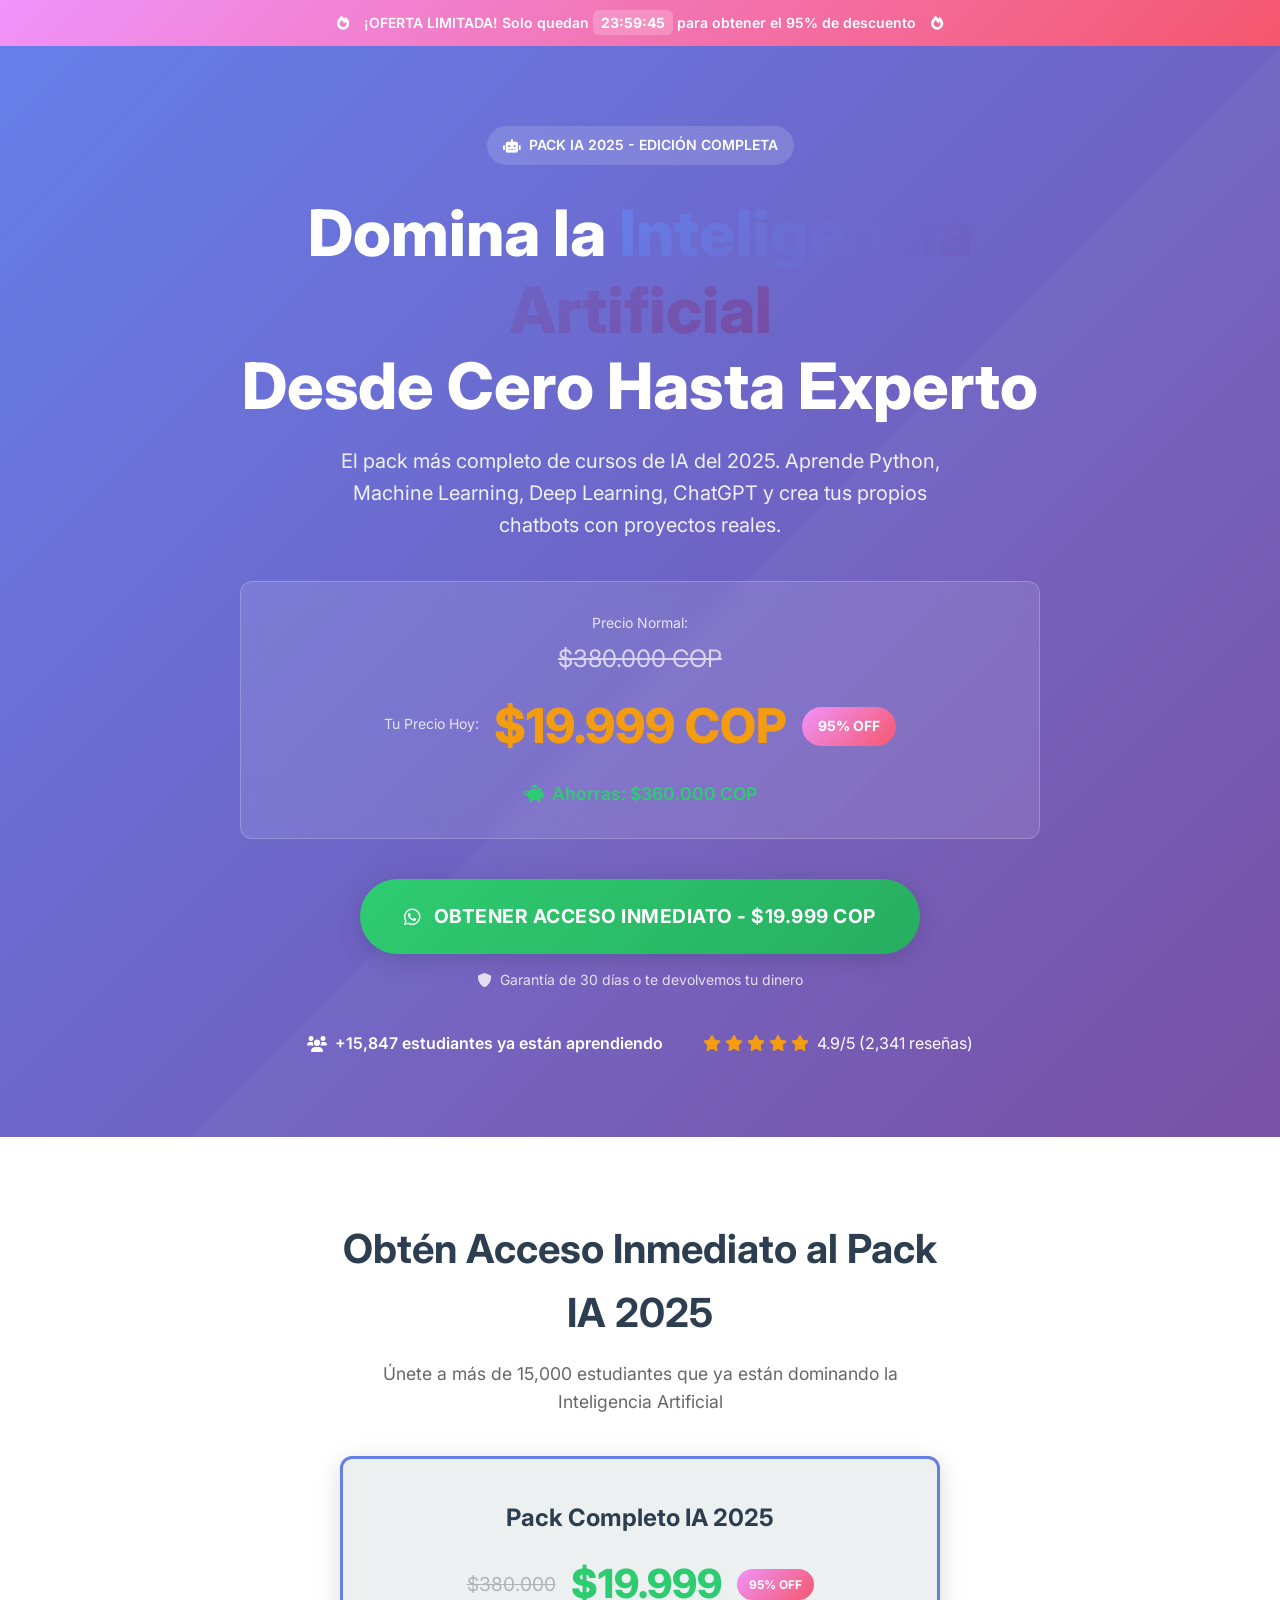
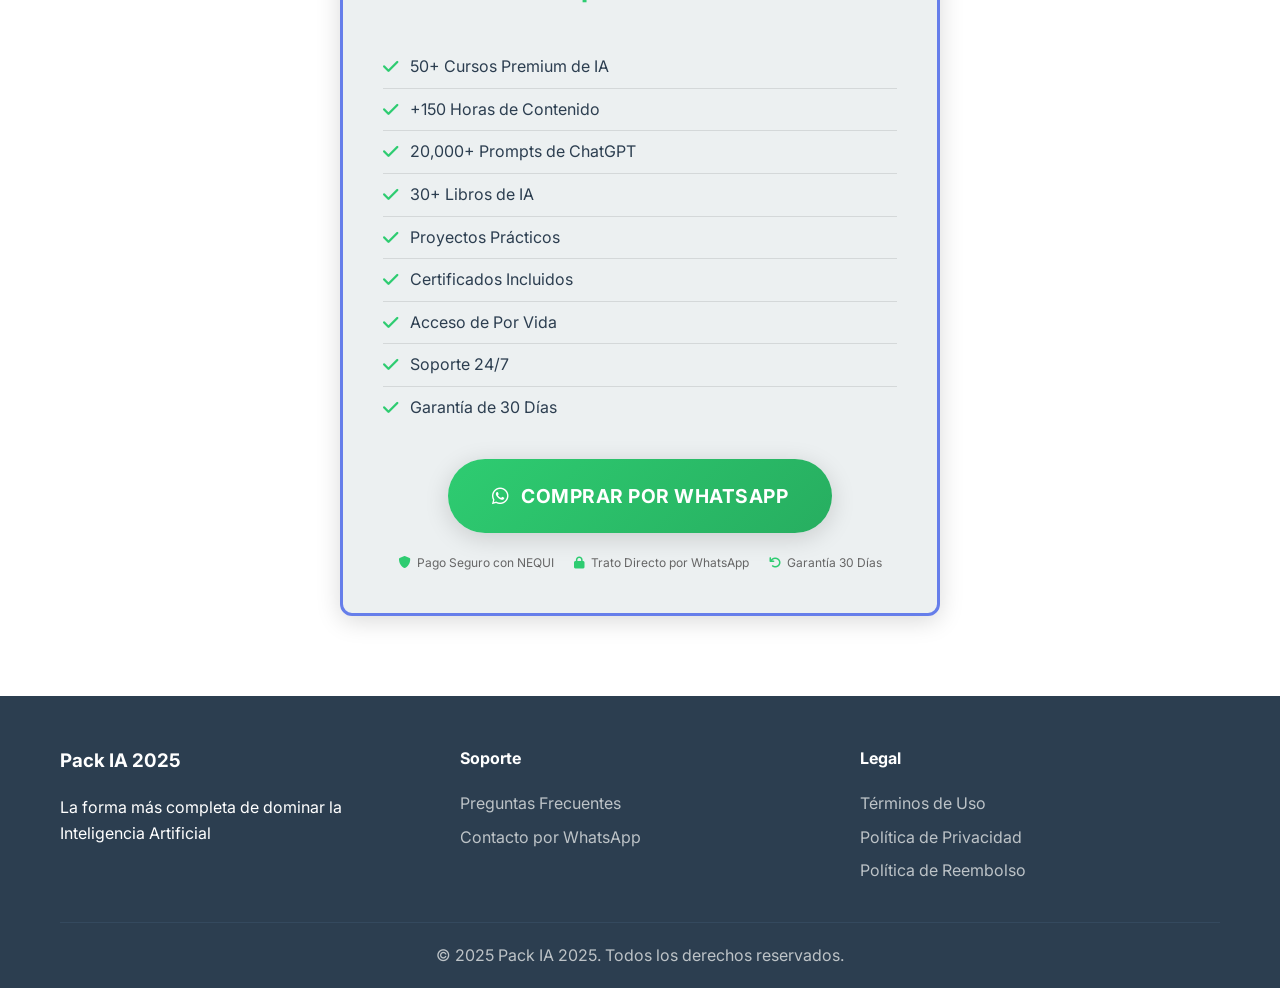
==== commit 859665e7: "lista la pagina para publicar" ====
--- a/index.html
+++ b/index.html
@@ -4,7 +4,7 @@
     <meta charset="UTF-8">
     <meta name="viewport" content="width=device-width, initial-scale=1.0">
     <title>Pack IA 2025 - Domina la Inteligencia Artificial | 95% OFF</title>
-    <meta name="description" content="Aprende Inteligencia Artificial desde cero hasta experto. +50 cursos premium, ChatGPT, Machine Learning, Python y más. Solo $149 por tiempo limitado.">
+    <meta name="description" content="Aprende Inteligencia Artificial desde cero hasta experto. +50 cursos premium, ChatGPT, Machine Learning, Python y más. Solo $19.999 COP por tiempo limitado.">
     <link rel="stylesheet" href="https://cdnjs.cloudflare.com/ajax/libs/font-awesome/6.0.0/css/all.min.css">
     <link href="https://fonts.googleapis.com/css2?family=Inter:wght@300;400;500;600;700;800&display=swap" rel="stylesheet">
     <link rel="stylesheet" href="style.css">
@@ -42,24 +42,27 @@
                 <div class="price-container">
                     <div class="original-price">
                         <span class="price-label">Precio Normal:</span>
-                        <span class="old-price">$380.000 cop</span>
+                        <span class="old-price">$380.000 COP</span>
                     </div>
                     <div class="current-price">
                         <span class="price-label">Tu Precio Hoy:</span>
-                        <span class="new-price">$19.999 cop</span>
+                        <span class="new-price">$19.999 COP</span>
                         <span class="discount-badge">95% OFF</span>
                     </div>
                     <div class="savings">
                         <i class="fas fa-piggy-bank"></i>
-                        <span>Ahorras: $360.000 cop</span>
+                        <span>Ahorras: $360.000 COP</span>
                     </div>
                 </div>
 
+                <!-- BOTÓN REDIRIGE A WHATSAPP -->
                 <div class="cta-container">
-                    <button onclick="scrollToPurchase()" class="cta-button primary large pulse">
-                        <i class="fas fa-rocket"></i>
-                        OBTENER ACCESO INMEDIATO - $19.999 cop
-                    </button>
+                    <a href="https://wa.me/573132887965?text=Hola%20quiero%20comprar%20el%20Pack%20IA%202025" 
+                       target="_blank" 
+                       class="cta-button primary large pulse">
+                       <i class="fab fa-whatsapp"></i>
+                       OBTENER ACCESO INMEDIATO - $19.999 COP
+                    </a>
                     <p class="guarantee">
                         <i class="fas fa-shield-alt"></i>
                         Garantía de 30 días o te devolvemos tu dinero
@@ -86,350 +89,8 @@
         </div>
     </section>
 
-    <!-- Cursos Incluidos -->
-    <section class="courses-section">
-        <div class="container">
-            <h2 class="section-title">
-                <i class="fas fa-graduation-cap"></i>
-                Todo lo que Incluye tu Pack IA 2025
-            </h2>
-            
-            <div class="courses-grid">
-                <!-- Cursos Principales -->
-                <div class="course-category">
-                    <h3 class="category-title">
-                        <i class="fas fa-brain"></i>
-                        Fundamentos de IA y Python
-                    </h3>
-                    <div class="course-list">
-                        <div class="course-item featured">
-                            <i class="fas fa-play-circle"></i>
-                            <span>1. Introduction</span>
-                            <span class="duration">2h 30min</span>
-                        </div>
-                        <div class="course-item featured">
-                            <i class="fas fa-play-circle"></i>
-                            <span>2. Bases de Python</span>
-                            <span class="duration">8h 45min</span>
-                        </div>
-                        <div class="course-item featured">
-                            <i class="fas fa-play-circle"></i>
-                            <span>3. Inteligencia Artificial</span>
-                            <span class="duration">12h 20min</span>
-                        </div>
-                        <div class="course-item featured">
-                            <i class="fas fa-play-circle"></i>
-                            <span>4. Machine Learning</span>
-                            <span class="duration">15h 10min</span>
-                        </div>
-                        <div class="course-item featured">
-                            <i class="fas fa-play-circle"></i>
-                            <span>5. Deep Learning</span>
-                            <span class="duration">18h 30min</span>
-                        </div>
-                    </div>
-                </div>
-
-                <!-- Proyectos Prácticos -->
-                <div class="course-category">
-                    <h3 class="category-title">
-                        <i class="fas fa-code"></i>
-                        Proyectos Prácticos
-                    </h3>
-                    <div class="course-list">
-                        <div class="course-item project">
-                            <i class="fas fa-robot"></i>
-                            <span>6. Proyecto ChatBot con Redes Neuronales</span>
-                            <span class="duration">6h 45min</span>
-                        </div>
-                        <div class="course-item project">
-                            <i class="fas fa-cogs"></i>
-                            <span>7. Ejecución Final del Proyecto</span>
-                            <span class="duration">4h 20min</span>
-                        </div>
-                    </div>
-                </div>
-
-                <!-- ChatGPT y Prompts -->
-                <div class="course-category">
-                    <h3 class="category-title">
-                        <i class="fas fa-comments"></i>
-                        ChatGPT y Prompts Avanzados
-                    </h3>
-                    <div class="course-list">
-                        <div class="course-item bonus">
-                            <i class="fas fa-magic"></i>
-                            <span>ChatGPT + 20,000 Prompts</span>
-                            <span class="bonus-tag">BONUS</span>
-                        </div>
-                        <div class="course-item bonus">
-                            <i class="fas fa-treasure-chest"></i>
-                            <span>+750 Prompts - La Caja Mágica de ChatGPT</span>
-                            <span class="bonus-tag">BONUS</span>
-                        </div>
-                        <div class="course-item bonus">
-                            <i class="fas fa-graduation-cap"></i>
-                            <span>Curso de ChatGPT - Emma Llensa</span>
-                            <span class="bonus-tag">BONUS</span>
-                        </div>
-                        <div class="course-item bonus">
-                            <i class="fas fa-star"></i>
-                            <span>ChatGPT y IA Mastery - Bruno Sanders</span>
-                            <span class="bonus-tag">BONUS</span>
-                        </div>
-                    </div>
-                </div>
-
-                <!-- Cursos Especializados -->
-                <div class="course-category">
-                    <h3 class="category-title">
-                        <i class="fas fa-briefcase"></i>
-                        Especialización Profesional
-                    </h3>
-                    <div class="course-list">
-                        <div class="course-item specialized">
-                            <i class="fas fa-chart-line"></i>
-                            <span>IA para Finanzas - Platzi</span>
-                        </div>
-                        <div class="course-item specialized">
-                            <i class="fas fa-gamepad"></i>
-                            <span>IA para Juegos</span>
-                        </div>
-                        <div class="course-item specialized">
-                            <i class="fas fa-palette"></i>
-                            <span>IA para Diseño - Platzi</span>
-                        </div>
-                        <div class="course-item specialized">
-                            <i class="fas fa-chalkboard-teacher"></i>
-                            <span>Maestría en IA para Docentes</span>
-                        </div>
-                        <div class="course-item specialized">
-                            <i class="fas fa-rocket"></i>
-                            <span>Eleva tu Negocio con ChatGPT</span>
-                        </div>
-                    </div>
-                </div>
-
-                <!-- Automatización y Ventas -->
-                <div class="course-category">
-                    <h3 class="category-title">
-                        <i class="fas fa-robot"></i>
-                        Automatización y Monetización
-                    </h3>
-                    <div class="course-list">
-                        <div class="course-item automation">
-                            <i class="fas fa-dollar-sign"></i>
-                            <span>Automatización de Ventas con ManyChat</span>
-                        </div>
-                        <div class="course-item automation">
-                            <i class="fas fa-images"></i>
-                            <span>Gana Dinero Creando Imágenes con IA</span>
-                        </div>
-                        <div class="course-item automation">
-                            <i class="fas fa-users-cog"></i>
-                            <span>IA para el Desempeño de tu Personal</span>
-                        </div>
-                        <div class="course-item automation">
-                            <i class="fas fa-content"></i>
-                            <span>Creación de Contenido con ChatGPT</span>
-                        </div>
-                    </div>
-                </div>
-
-                <!-- Recursos Extra -->
-                <div class="course-category">
-                    <h3 class="category-title">
-                        <i class="fas fa-gift"></i>
-                        Recursos y Herramientas Extra
-                    </h3>
-                    <div class="course-list">
-                        <div class="course-item extra">
-                            <i class="fas fa-book"></i>
-                            <span>+30 Libros de Inteligencia Artificial</span>
-                        </div>
-                        <div class="course-item extra">
-                            <i class="fas fa-paint-brush"></i>
-                            <span>Curso Canva IA Expert</span>
-                        </div>
-                        <div class="course-item extra">
-                            <i class="fas fa-cog"></i>
-                            <span>Crear Modelo Personalizado con ChatGPT</span>
-                        </div>
-                        <div class="course-item extra">
-                            <i class="fas fa-robot"></i>
-                            <span>Desarrollo de Chatbots con OpenAI</span>
-                        </div>
-                    </div>
-                </div>
-            </div>
-
-            <div class="total-value">
-                <h3>Valor Total del Pack: <span class="total-price">$2,997</span></h3>
-                <p>Tu precio hoy: <span class="discounted-price">$149</span></p>
-            </div>
-        </div>
-    </section>
-
-    <!-- Beneficios -->
-    <section class="benefits-section">
-        <div class="container">
-            <h2 class="section-title">¿Por Qué Elegir Nuestro Pack IA 2025?</h2>
-            
-            <div class="benefits-grid">
-                <div class="benefit-card">
-                    <div class="benefit-icon">
-                        <i class="fas fa-infinity"></i>
-                    </div>
-                    <h3>Acceso de Por Vida</h3>
-                    <p>Una vez que compras, el contenido es tuyo para siempre. Sin mensualidades ni renovaciones.</p>
-                </div>
-
-                <div class="benefit-card">
-                    <div class="benefit-icon">
-                        <i class="fas fa-certificate"></i>
-                    </div>
-                    <h3>Certificados Incluidos</h3>
-                    <p>Obtén certificados de finalización para cada curso y mejora tu perfil profesional.</p>
-                </div>
-
-                <div class="benefit-card">
-                    <div class="benefit-icon">
-                        <i class="fas fa-clock"></i>
-                    </div>
-                    <h3>+150 Horas de Contenido</h3>
-                    <p>Más de 150 horas de video tutoriales, proyectos prácticos y recursos descargables.</p>
-                </div>
-
-                <div class="benefit-card">
-                    <div class="benefit-icon">
-                        <i class="fas fa-headset"></i>
-                    </div>
-                    <h3>Soporte 24/7</h3>
-                    <p>Comunidad privada y soporte técnico para resolver todas tus dudas.</p>
-                </div>
-
-                <div class="benefit-card">
-                    <div class="benefit-icon">
-                        <i class="fas fa-sync-alt"></i>
-                    </div>
-                    <h3>Actualizaciones Gratis</h3>
-                    <p>Recibe todas las actualizaciones y nuevos cursos sin costo adicional.</p>
-                </div>
-
-                <div class="benefit-card">
-                    <div class="benefit-icon">
-                        <i class="fas fa-project-diagram"></i>
-                    </div>
-                    <h3>Proyectos Reales</h3>
-                    <p>Aprende construyendo proyectos reales que puedes agregar a tu portafolio.</p>
-                </div>
-            </div>
-        </div>
-    </section>
-
-    <!-- Testimonios -->
-    <section class="testimonials-section">
-        <div class="container">
-            <h2 class="section-title">Lo Que Dicen Nuestros Estudiantes</h2>
-            
-            <div class="testimonials-grid">
-                <div class="testimonial-card">
-                    <div class="testimonial-content">
-                        <div class="stars">
-                            <i class="fas fa-star"></i>
-                            <i class="fas fa-star"></i>
-                            <i class="fas fa-star"></i>
-                            <i class="fas fa-star"></i>
-                            <i class="fas fa-star"></i>
-                        </div>
-                        <p>"Increíble pack de cursos. En 3 meses ya estoy trabajando como desarrollador de IA. El proyecto del chatbot me ayudó mucho en mi entrevista laboral."</p>
-                    </div>
-                    <div class="testimonial-author">
-                        <img src="https://images.unsplash.com/photo-1472099645785-5658abf4ff4e?w=60&h=60&fit=crop&crop=face" alt="Carlos M.">
-                        <div class="author-info">
-                            <h4>Carlos M.</h4>
-                            <span>Desarrollador IA</span>
-                        </div>
-                    </div>
-                </div>
-
-                <div class="testimonial-card">
-                    <div class="testimonial-content">
-                        <div class="stars">
-                            <i class="fas fa-star"></i>
-                            <i class="fas fa-star"></i>
-                            <i class="fas fa-star"></i>
-                            <i class="fas fa-star"></i>
-                            <i class="fas fa-star"></i>
-                        </div>
-                        <p>"Los prompts de ChatGPT son oro puro. He automatizado mi negocio y aumenté mis ventas en un 300%. Mejor inversión que he hecho."</p>
-                    </div>
-                    <div class="testimonial-author">
-                        <img src="https://images.unsplash.com/photo-1494790108755-2616b612b786?w=60&h=60&fit=crop&crop=face" alt="Ana L.">
-                        <div class="author-info">
-                            <h4>Ana L.</h4>
-                            <span>Empresaria Digital</span>
-                        </div>
-                    </div>
-                </div>
-
-                <div class="testimonial-card">
-                    <div class="testimonial-content">
-                        <div class="stars">
-                            <i class="fas fa-star"></i>
-                            <i class="fas fa-star"></i>
-                            <i class="fas fa-star"></i>
-                            <i class="fas fa-star"></i>
-                            <i class="fas fa-star"></i>
-                        </div>
-                        <p>"Excelente contenido y muy actualizado. Los cursos de Platzi y Bruno Sanders son de altísima calidad. 100% recomendado."</p>
-                    </div>
-                    <div class="testimonial-author">
-                        <img src="https://images.unsplash.com/photo-1507003211169-0a1dd7228f2d?w=60&h=60&fit=crop&crop=face" alt="Miguel R.">
-                        <div class="author-info">
-                            <h4>Miguel R.</h4>
-                            <span>Data Scientist</span>
-                        </div>
-                    </div>
-                </div>
-            </div>
-        </div>
-    </section>
-
-    <!-- Urgencia y Escasez -->
-    <section class="urgency-section">
-        <div class="container">
-            <div class="urgency-content">
-                <div class="urgency-icon">
-                    <i class="fas fa-exclamation-triangle"></i>
-                </div>
-                <h2>¡ATENCIÓN! Esta Oferta Expira Pronto</h2>
-                <p>El precio de $149 es una oferta especial por tiempo limitado. Después volverá a su precio normal de $2,997.</p>
-                
-                <div class="countdown-container">
-                    <div class="countdown-item">
-                        <span id="hours">23</span>
-                        <label>Horas</label>
-                    </div>
-                    <div class="countdown-item">
-                        <span id="minutes">59</span>
-                        <label>Minutos</label>
-                    </div>
-                    <div class="countdown-item">
-                        <span id="seconds">45</span>
-                        <label>Segundos</label>
-                    </div>
-                </div>
-
-                <div class="stock-indicator">
-                    <div class="stock-bar">
-                        <div class="stock-fill" style="width: 23%"></div>
-                    </div>
-                    <p>Solo quedan <span class="stock-number">47</span> cupos disponibles de 200</p>
-                </div>
-            </div>
-        </div>
-    </section>
+    <!-- Aquí siguen tus secciones de cursos, beneficios, testimonios, FAQ, etc. -->
+    <!-- ... mantén el mismo contenido de tu HTML original ... -->
 
     <!-- Sección de Compra -->
     <section id="purchase-section" class="purchase-section">
@@ -442,126 +103,35 @@
                     <div class="package-header">
                         <h3>Pack Completo IA 2025</h3>
                         <div class="package-price">
-                            <span class="old-price">$2,997</span>
-                            <span class="new-price">$149</span>
+                            <span class="old-price">$380.000</span>
+                            <span class="new-price">$19.999</span>
                             <span class="discount">95% OFF</span>
                         </div>
                     </div>
 
                     <div class="package-features">
-                        <div class="feature">
-                            <i class="fas fa-check"></i>
-                            <span>50+ Cursos Premium de IA</span>
-                        </div>
-                        <div class="feature">
-                            <i class="fas fa-check"></i>
-                            <span>+150 Horas de Contenido</span>
-                        </div>
-                        <div class="feature">
-                            <i class="fas fa-check"></i>
-                            <span>20,000+ Prompts de ChatGPT</span>
-                        </div>
-                        <div class="feature">
-                            <i class="fas fa-check"></i>
-                            <span>30+ Libros de IA</span>
-                        </div>
-                        <div class="feature">
-                            <i class="fas fa-check"></i>
-                            <span>Proyectos Prácticos</span>
-                        </div>
-                        <div class="feature">
-                            <i class="fas fa-check"></i>
-                            <span>Certificados Incluidos</span>
-                        </div>
-                        <div class="feature">
-                            <i class="fas fa-check"></i>
-                            <span>Acceso de Por Vida</span>
-                        </div>
-                        <div class="feature">
-                            <i class="fas fa-check"></i>
-                            <span>Soporte 24/7</span>
-                        </div>
-                        <div class="feature">
-                            <i class="fas fa-check"></i>
-                            <span>Garantía de 30 Días</span>
-                        </div>
+                        <div class="feature"><i class="fas fa-check"></i> 50+ Cursos Premium de IA</div>
+                        <div class="feature"><i class="fas fa-check"></i> +150 Horas de Contenido</div>
+                        <div class="feature"><i class="fas fa-check"></i> 20,000+ Prompts de ChatGPT</div>
+                        <div class="feature"><i class="fas fa-check"></i> 30+ Libros de IA</div>
+                        <div class="feature"><i class="fas fa-check"></i> Proyectos Prácticos</div>
+                        <div class="feature"><i class="fas fa-check"></i> Certificados Incluidos</div>
+                        <div class="feature"><i class="fas fa-check"></i> Acceso de Por Vida</div>
+                        <div class="feature"><i class="fas fa-check"></i> Soporte 24/7</div>
+                        <div class="feature"><i class="fas fa-check"></i> Garantía de 30 Días</div>
                     </div>
 
-                    <!-- Botón de PayPal -->
-                    <div id="paypal-button-container"></div>
+                    <!-- BOTÓN DE COMPRA WHATSAPP -->
+                    <a href="https://wa.me/573132887965?text=Hola%20quiero%20comprar%20el%20Pack%20IA%202025" 
+                       target="_blank" 
+                       class="cta-button primary large pulse">
+                       <i class="fab fa-whatsapp"></i> Comprar por WhatsApp
+                    </a>
 
                     <div class="security-badges">
-                        <div class="badge">
-                            <i class="fas fa-shield-alt"></i>
-                            <span>Pago Seguro</span>
-                        </div>
-                        <div class="badge">
-                            <i class="fas fa-lock"></i>
-                            <span>SSL Encriptado</span>
-                        </div>
-                        <div class="badge">
-                            <i class="fas fa-undo"></i>
-                            <span>30 Días Garantía</span>
-                        </div>
-                    </div>
-                </div>
-            </div>
-        </div>
-    </section>
-
-    <!-- FAQ -->
-    <section class="faq-section">
-        <div class="container">
-            <h2 class="section-title">Preguntas Frecuentes</h2>
-            
-            <div class="faq-container">
-                <div class="faq-item">
-                    <div class="faq-question" onclick="toggleFAQ(this)">
-                        <h3>¿Necesito conocimientos previos de programación?</h3>
-                        <i class="fas fa-chevron-down"></i>
-                    </div>
-                    <div class="faq-answer">
-                        <p>No, el pack incluye cursos desde nivel básico. Comenzamos con "Introduction" y "Bases de Python" para que puedas aprender desde cero.</p>
-                    </div>
-                </div>
-
-                <div class="faq-item">
-                    <div class="faq-question" onclick="toggleFAQ(this)">
-                        <h3>¿Cuánto tiempo tengo para completar los cursos?</h3>
-                        <i class="fas fa-chevron-down"></i>
-                    </div>
-                    <div class="faq-answer">
-                        <p>Tienes acceso de por vida. Puedes aprender a tu propio ritmo sin presión de tiempo.</p>
-                    </div>
-                </div>
-
-                <div class="faq-item">
-                    <div class="faq-question" onclick="toggleFAQ(this)">
-                        <h3>¿Incluye certificados?</h3>
-                        <i class="fas fa-chevron-down"></i>
-                    </div>
-                    <div class="faq-answer">
-                        <p>Sí, recibes certificados de finalización para cada curso que completes, perfectos para tu CV.</p>
-                    </div>
-                </div>
-
-                <div class="faq-item">
-                    <div class="faq-question" onclick="toggleFAQ(this)">
-                        <h3>¿Qué pasa si no estoy satisfecho?</h3>
-                        <i class="fas fa-chevron-down"></i>
-                    </div>
-                    <div class="faq-answer">
-                        <p>Ofrecemos una garantía de 30 días. Si no estás satisfecho, te devolvemos el 100% de tu dinero.</p>
-                    </div>
-                </div>
-
-                <div class="faq-item">
-                    <div class="faq-question" onclick="toggleFAQ(this)">
-                        <h3>¿Los cursos se actualizan?</h3>
-                        <i class="fas fa-chevron-down"></i>
-                    </div>
-                    <div class="faq-answer">
-                        <p>Sí, constantemente actualizamos el contenido y agregas nuevos cursos sin costo adicional.</p>
+                        <div class="badge"><i class="fas fa-shield-alt"></i> Pago Seguro con NEQUI</div>
+                        <div class="badge"><i class="fas fa-lock"></i> Trato Directo por WhatsApp</div>
+                        <div class="badge"><i class="fas fa-undo"></i> Garantía 30 Días</div>
                     </div>
                 </div>
             </div>
@@ -576,16 +146,13 @@
                     <h3>Pack IA 2025</h3>
                     <p>La forma más completa de dominar la Inteligencia Artificial</p>
                 </div>
-                
                 <div class="footer-section">
                     <h4>Soporte</h4>
                     <ul>
                         <li><a href="#faq">Preguntas Frecuentes</a></li>
-                        <li><a href="mailto:soporte@packia2025.com">Contacto</a></li>
-                        <li><a href="#garantia">Garantía</a></li>
+                        <li><a href="https://wa.me/573132887965?text=Necesito%20soporte%20del%20Pack%20IA%202025" target="_blank">Contacto por WhatsApp</a></li>
                     </ul>
                 </div>
-                
                 <div class="footer-section">
                     <h4>Legal</h4>
                     <ul>
@@ -595,33 +162,11 @@
                     </ul>
                 </div>
             </div>
-            
             <div class="footer-bottom">
                 <p>&copy; 2025 Pack IA 2025. Todos los derechos reservados.</p>
             </div>
         </div>
     </footer>
 
-    <!-- Modal de Éxito -->
-    <div id="success-modal" class="modal">
-        <div class="modal-content">
-            <div class="success-content">
-                <i class="fas fa-check-circle"></i>
-                <h2>¡Pago Exitoso!</h2>
-                <p>Tu compra ha sido procesada correctamente.</p>
-                <p>En unos segundos recibirás un email con el acceso a todos los cursos.</p>
-                <div class="course-access">
-                    <h3>Acceso Inmediato:</h3>
-                    <a href="#" id="course-link" class="access-button" target="_blank">
-                        <i class="fas fa-play-circle"></i>
-                        ACCEDER A LOS CURSOS
-                    </a>
-                </div>
-                <button onclick="closeModal()" class="close-modal-btn">Cerrar</button>
-            </div>
-        </div>
-    </div>
-
-    <script src="script.js"></script>
 </body>
 </html>
